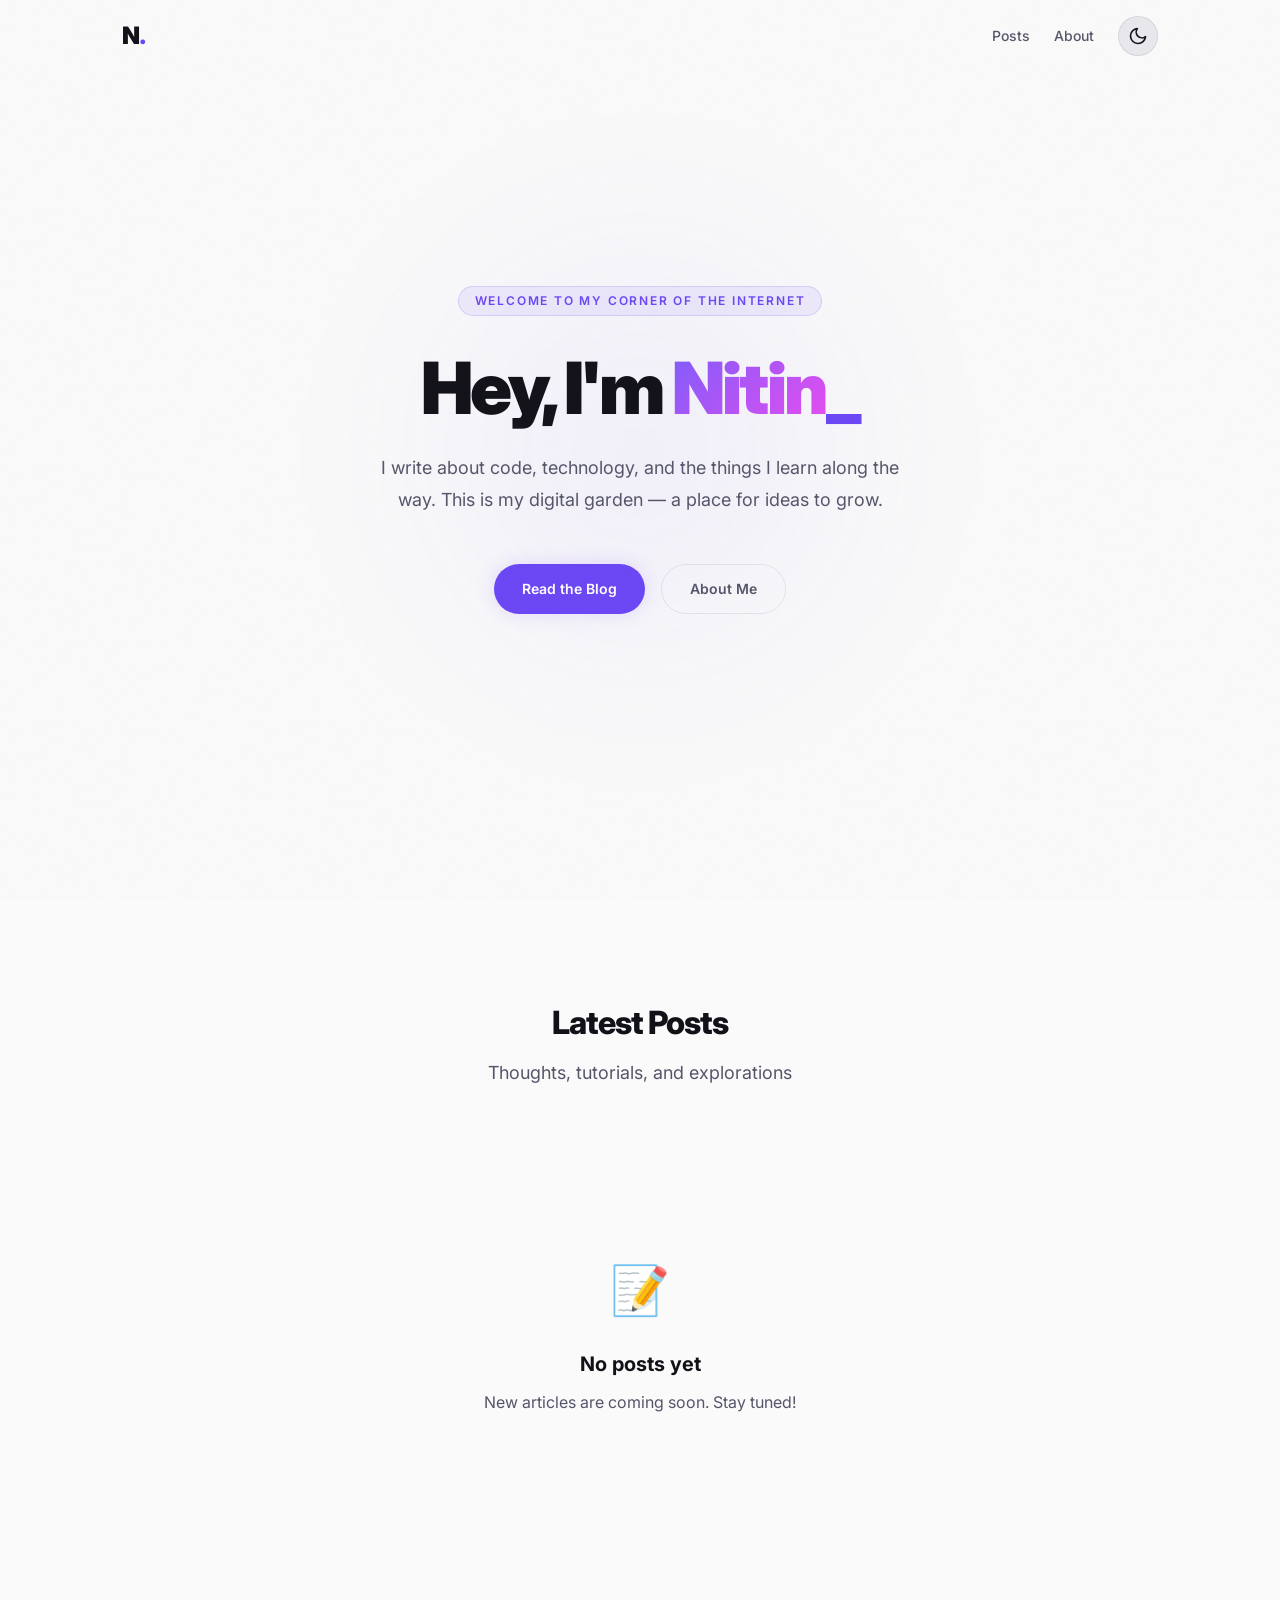
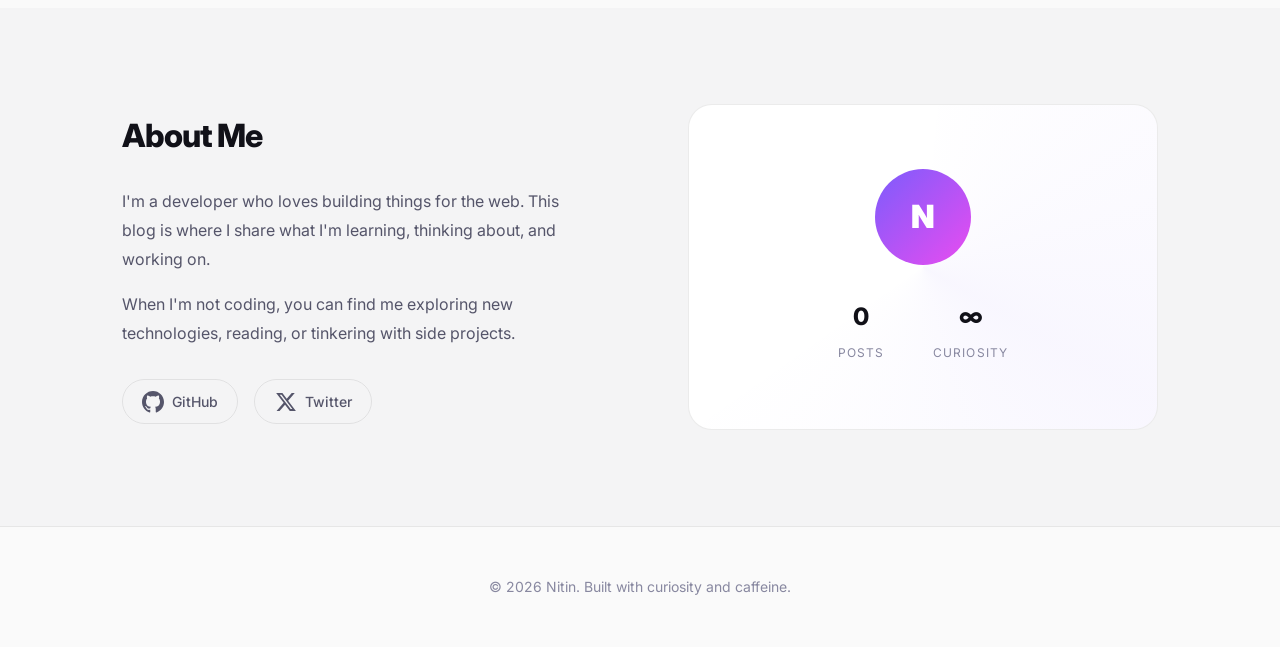
==== index.html @ 1dcf96c3 "Initial commit: personal blog for GitHub Pages" ====
<!DOCTYPE html>
<html lang="en">
<head>
  <meta charset="UTF-8">
  <meta name="viewport" content="width=device-width, initial-scale=1.0">
  <title>Nitin's Blog</title>
  <meta name="description" content="Nitin's personal blog — thoughts on code, technology, and life.">
  <link rel="preconnect" href="https://fonts.googleapis.com">
  <link rel="preconnect" href="https://fonts.gstatic.com" crossorigin>
  <link href="https://fonts.googleapis.com/css2?family=Inter:wght@400;500;600;700;800;900&family=JetBrains+Mono:wght@400;500&display=swap" rel="stylesheet">
  <link rel="stylesheet" href="assets/css/style.css">
</head>
<body>
  <!-- Animated grain overlay -->
  <div class="grain" aria-hidden="true"></div>

  <!-- Navigation -->
  <nav class="nav" id="nav">
    <div class="nav-inner">
      <a href="/" class="nav-logo">N<span class="accent">.</span></a>
      <div class="nav-links">
        <a href="#posts" class="nav-link">Posts</a>
        <a href="#about" class="nav-link">About</a>
        <button class="theme-toggle" id="theme-toggle" aria-label="Toggle dark mode">
          <svg class="icon-sun" xmlns="http://www.w3.org/2000/svg" width="20" height="20" viewBox="0 0 24 24" fill="none" stroke="currentColor" stroke-width="2" stroke-linecap="round" stroke-linejoin="round"><circle cx="12" cy="12" r="5"/><line x1="12" y1="1" x2="12" y2="3"/><line x1="12" y1="21" x2="12" y2="23"/><line x1="4.22" y1="4.22" x2="5.64" y2="5.64"/><line x1="18.36" y1="18.36" x2="19.78" y2="19.78"/><line x1="1" y1="12" x2="3" y2="12"/><line x1="21" y1="12" x2="23" y2="12"/><line x1="4.22" y1="19.78" x2="5.64" y2="18.36"/><line x1="18.36" y1="5.64" x2="19.78" y2="4.22"/></svg>
          <svg class="icon-moon" xmlns="http://www.w3.org/2000/svg" width="20" height="20" viewBox="0 0 24 24" fill="none" stroke="currentColor" stroke-width="2" stroke-linecap="round" stroke-linejoin="round"><path d="M21 12.79A9 9 0 1 1 11.21 3 7 7 0 0 0 21 12.79z"/></svg>
        </button>
      </div>
    </div>
  </nav>

  <!-- Hero Section -->
  <header class="hero">
    <div class="hero-inner">
      <div class="hero-badge">Welcome to my corner of the internet</div>
      <h1 class="hero-title">
        Hey, I'm <span class="gradient-text">Nitin</span><span class="cursor">_</span>
      </h1>
      <p class="hero-subtitle">
        I write about code, technology, and the things I learn along the way. 
        This is my digital garden — a place for ideas to grow.
      </p>
      <div class="hero-cta">
        <a href="#posts" class="btn btn-primary">Read the Blog</a>
        <a href="#about" class="btn btn-ghost">About Me</a>
      </div>
    </div>
    <div class="hero-glow" aria-hidden="true"></div>
  </header>

  <!-- Posts Section -->
  <main>
    <section class="section" id="posts">
      <div class="container">
        <div class="section-header">
          <h2 class="section-title">Latest Posts</h2>
          <p class="section-subtitle">Thoughts, tutorials, and explorations</p>
        </div>
        <div class="posts-grid" id="posts-grid">
          <!-- Posts loaded dynamically from JS -->
          <div class="empty-state" id="empty-state">
            <div class="empty-icon">📝</div>
            <h3>No posts yet</h3>
            <p>New articles are coming soon. Stay tuned!</p>
          </div>
        </div>
      </div>
    </section>

    <!-- About Section -->
    <section class="section section-alt" id="about">
      <div class="container">
        <div class="about-grid">
          <div class="about-content">
            <h2 class="section-title">About Me</h2>
            <p>
              I'm a developer who loves building things for the web. 
              This blog is where I share what I'm learning, thinking about, 
              and working on.
            </p>
            <p>
              When I'm not coding, you can find me exploring new technologies, 
              reading, or tinkering with side projects.
            </p>
            <div class="about-links">
              <a href="https://github.com/nitin" class="social-link" target="_blank" rel="noopener noreferrer">
                <svg xmlns="http://www.w3.org/2000/svg" width="22" height="22" viewBox="0 0 24 24" fill="currentColor"><path d="M12 0c-6.626 0-12 5.373-12 12 0 5.302 3.438 9.8 8.207 11.387.599.111.793-.261.793-.577v-2.234c-3.338.726-4.033-1.416-4.033-1.416-.546-1.387-1.333-1.756-1.333-1.756-1.089-.745.083-.729.083-.729 1.205.084 1.839 1.237 1.839 1.237 1.07 1.834 2.807 1.304 3.492.997.107-.775.418-1.305.762-1.604-2.665-.305-5.467-1.334-5.467-5.931 0-1.311.469-2.381 1.236-3.221-.124-.303-.535-1.524.117-3.176 0 0 1.008-.322 3.301 1.23.957-.266 1.983-.399 3.003-.404 1.02.005 2.047.138 3.006.404 2.291-1.552 3.297-1.23 3.297-1.23.653 1.653.242 2.874.118 3.176.77.84 1.235 1.911 1.235 3.221 0 4.609-2.807 5.624-5.479 5.921.43.372.823 1.102.823 2.222v3.293c0 .319.192.694.801.576 4.765-1.589 8.199-6.086 8.199-11.386 0-6.627-5.373-12-12-12z"/></svg>
                GitHub
              </a>
              <a href="https://twitter.com/nitin" class="social-link" target="_blank" rel="noopener noreferrer">
                <svg xmlns="http://www.w3.org/2000/svg" width="22" height="22" viewBox="0 0 24 24" fill="currentColor"><path d="M18.244 2.25h3.308l-7.227 8.26 8.502 11.24H16.17l-5.214-6.817L4.99 21.75H1.68l7.73-8.835L1.254 2.25H8.08l4.713 6.231zm-1.161 17.52h1.833L7.084 4.126H5.117z"/></svg>
                Twitter
              </a>
            </div>
          </div>
          <div class="about-visual">
            <div class="about-card">
              <div class="about-card-glow"></div>
              <div class="about-avatar">N</div>
              <div class="about-stats">
                <div class="stat">
                  <span class="stat-value" id="post-count">0</span>
                  <span class="stat-label">Posts</span>
                </div>
                <div class="stat">
                  <span class="stat-value">∞</span>
                  <span class="stat-label">Curiosity</span>
                </div>
              </div>
            </div>
          </div>
        </div>
      </div>
    </section>
  </main>

  <!-- Footer -->
  <footer class="footer">
    <div class="container">
      <p>&copy; <span id="year"></span> Nitin. Built with curiosity and caffeine.</p>
    </div>
  </footer>

  <script src="assets/js/main.js"></script>
</body>
</html>
---- assets/css/style.css ----
/* ============================================
   DESIGN TOKENS
   ============================================ */
:root {
  /* Colors — Dark (default) */
  --bg-primary: #0a0a0b;
  --bg-secondary: #111113;
  --bg-tertiary: #1a1a1e;
  --bg-card: #15151a;
  --bg-card-hover: #1c1c22;

  --text-primary: #f0f0f3;
  --text-secondary: #a0a0b0;
  --text-tertiary: #65657a;

  --accent: #7c5cfc;
  --accent-hover: #9078ff;
  --accent-subtle: rgba(124, 92, 252, 0.12);
  --accent-glow: rgba(124, 92, 252, 0.3);

  --gradient-1: #7c5cfc;
  --gradient-2: #e94cf0;
  --gradient-3: #fc5c7d;

  --border: rgba(255, 255, 255, 0.06);
  --border-hover: rgba(255, 255, 255, 0.12);

  --shadow-sm: 0 1px 2px rgba(0,0,0,0.3);
  --shadow-md: 0 4px 16px rgba(0,0,0,0.4);
  --shadow-lg: 0 12px 48px rgba(0,0,0,0.5);
  --shadow-glow: 0 0 60px rgba(124, 92, 252, 0.15);

  /* Spacing */
  --space-xs: 0.25rem;
  --space-sm: 0.5rem;
  --space-md: 1rem;
  --space-lg: 1.5rem;
  --space-xl: 2rem;
  --space-2xl: 3rem;
  --space-3xl: 4rem;
  --space-4xl: 6rem;

  /* Typography */
  --font-sans: 'Inter', -apple-system, BlinkMacSystemFont, 'Segoe UI', sans-serif;
  --font-mono: 'JetBrains Mono', 'Fira Code', monospace;

  --text-xs: 0.75rem;
  --text-sm: 0.875rem;
  --text-base: 1rem;
  --text-lg: 1.125rem;
  --text-xl: 1.25rem;
  --text-2xl: 1.5rem;
  --text-3xl: 2rem;
  --text-4xl: 2.5rem;
  --text-5xl: 3.5rem;
  --text-6xl: 4.5rem;

  /* Radius */
  --radius-sm: 6px;
  --radius-md: 10px;
  --radius-lg: 16px;
  --radius-xl: 24px;
  --radius-full: 9999px;

  /* Transitions */
  --ease-out: cubic-bezier(0.16, 1, 0.3, 1);
  --ease-spring: cubic-bezier(0.34, 1.56, 0.64, 1);
  --duration-fast: 150ms;
  --duration-normal: 300ms;
  --duration-slow: 500ms;
}

/* Light Theme */
[data-theme="light"] {
  --bg-primary: #fafafa;
  --bg-secondary: #f4f4f5;
  --bg-tertiary: #e8e8ed;
  --bg-card: #ffffff;
  --bg-card-hover: #f8f8fa;

  --text-primary: #111118;
  --text-secondary: #55556a;
  --text-tertiary: #8888a0;

  --accent: #6b46f5;
  --accent-hover: #5a35e0;
  --accent-subtle: rgba(107, 70, 245, 0.08);
  --accent-glow: rgba(107, 70, 245, 0.15);

  --border: rgba(0, 0, 0, 0.08);
  --border-hover: rgba(0, 0, 0, 0.15);

  --shadow-sm: 0 1px 2px rgba(0,0,0,0.06);
  --shadow-md: 0 4px 16px rgba(0,0,0,0.08);
  --shadow-lg: 0 12px 48px rgba(0,0,0,0.12);
  --shadow-glow: 0 0 60px rgba(107, 70, 245, 0.08);
}

/* ============================================
   RESET & BASE
   ============================================ */
*, *::before, *::after {
  margin: 0;
  padding: 0;
  box-sizing: border-box;
}

html {
  scroll-behavior: smooth;
  scroll-padding-top: 80px;
  -webkit-font-smoothing: antialiased;
  -moz-osx-font-smoothing: grayscale;
}

body {
  font-family: var(--font-sans);
  font-size: var(--text-base);
  line-height: 1.7;
  color: var(--text-primary);
  background: var(--bg-primary);
  overflow-x: hidden;
  transition: background var(--duration-normal) var(--ease-out),
              color var(--duration-normal) var(--ease-out);
}

a {
  color: inherit;
  text-decoration: none;
}

img {
  max-width: 100%;
  display: block;
}

button {
  border: none;
  background: none;
  cursor: pointer;
  font: inherit;
  color: inherit;
}

::selection {
  background: var(--accent);
  color: white;
}

/* ============================================
   FILM GRAIN OVERLAY
   ============================================ */
.grain {
  position: fixed;
  inset: 0;
  z-index: 9999;
  pointer-events: none;
  opacity: 0.03;
  background-image: url("data:image/svg+xml,%3Csvg viewBox='0 0 256 256' xmlns='http://www.w3.org/2000/svg'%3E%3Cfilter id='noise'%3E%3CfeTurbulence type='fractalNoise' baseFrequency='0.9' numOctaves='4' stitchTiles='stitch'/%3E%3C/filter%3E%3Crect width='100%25' height='100%25' filter='url(%23noise)'/%3E%3C/svg%3E");
  background-repeat: repeat;
  background-size: 256px 256px;
}

/* ============================================
   CONTAINER
   ============================================ */
.container {
  max-width: 1100px;
  margin: 0 auto;
  padding: 0 var(--space-xl);
}

/* ============================================
   NAVIGATION
   ============================================ */
.nav {
  position: fixed;
  top: 0;
  left: 0;
  right: 0;
  z-index: 100;
  padding: var(--space-md) 0;
  transition: all var(--duration-normal) var(--ease-out);
}

.nav.scrolled {
  background: rgba(10, 10, 11, 0.8);
  backdrop-filter: blur(20px) saturate(1.5);
  -webkit-backdrop-filter: blur(20px) saturate(1.5);
  border-bottom: 1px solid var(--border);
}

[data-theme="light"] .nav.scrolled {
  background: rgba(250, 250, 250, 0.8);
}

.nav-inner {
  max-width: 1100px;
  margin: 0 auto;
  padding: 0 var(--space-xl);
  display: flex;
  align-items: center;
  justify-content: space-between;
}

.nav-logo {
  font-size: var(--text-2xl);
  font-weight: 900;
  letter-spacing: -0.03em;
  transition: transform var(--duration-fast) var(--ease-spring);
}

.nav-logo:hover {
  transform: scale(1.05);
}

.nav-logo .accent {
  color: var(--accent);
}

.nav-links {
  display: flex;
  align-items: center;
  gap: var(--space-lg);
}

.nav-link {
  font-size: var(--text-sm);
  font-weight: 500;
  color: var(--text-secondary);
  transition: color var(--duration-fast) var(--ease-out);
  position: relative;
}

.nav-link::after {
  content: '';
  position: absolute;
  bottom: -4px;
  left: 0;
  width: 0;
  height: 2px;
  background: var(--accent);
  border-radius: var(--radius-full);
  transition: width var(--duration-normal) var(--ease-out);
}

.nav-link:hover {
  color: var(--text-primary);
}

.nav-link:hover::after {
  width: 100%;
}

.theme-toggle {
  width: 40px;
  height: 40px;
  border-radius: var(--radius-full);
  display: grid;
  place-items: center;
  background: var(--bg-tertiary);
  border: 1px solid var(--border);
  transition: all var(--duration-fast) var(--ease-out);
}

.theme-toggle:hover {
  background: var(--bg-card-hover);
  border-color: var(--border-hover);
  transform: rotate(15deg);
}

.icon-moon { display: none; }
[data-theme="light"] .icon-sun { display: none; }
[data-theme="light"] .icon-moon { display: block; }

/* ============================================
   HERO
   ============================================ */
.hero {
  min-height: 100vh;
  display: flex;
  align-items: center;
  justify-content: center;
  position: relative;
  overflow: hidden;
  padding: var(--space-4xl) var(--space-xl);
}

.hero-inner {
  text-align: center;
  max-width: 800px;
  position: relative;
  z-index: 1;
}

.hero-badge {
  display: inline-block;
  font-size: var(--text-xs);
  font-weight: 600;
  text-transform: uppercase;
  letter-spacing: 0.15em;
  color: var(--accent);
  background: var(--accent-subtle);
  padding: var(--space-xs) var(--space-md);
  border-radius: var(--radius-full);
  border: 1px solid rgba(124, 92, 252, 0.2);
  margin-bottom: var(--space-xl);
  animation: fadeInUp 0.8s var(--ease-out) forwards;
  opacity: 0;
}

.hero-title {
  font-size: clamp(var(--text-4xl), 8vw, var(--text-6xl));
  font-weight: 900;
  letter-spacing: -0.04em;
  line-height: 1.1;
  margin-bottom: var(--space-lg);
  animation: fadeInUp 0.8s var(--ease-out) 0.1s forwards;
  opacity: 0;
}

.gradient-text {
  background: linear-gradient(135deg, var(--gradient-1) 0%, var(--gradient-2) 50%, var(--gradient-3) 100%);
  background-size: 200% 200%;
  -webkit-background-clip: text;
  background-clip: text;
  -webkit-text-fill-color: transparent;
  animation: gradientShift 5s ease infinite;
}

.cursor {
  display: inline-block;
  color: var(--accent);
  -webkit-text-fill-color: var(--accent);
  animation: blink 1s step-end infinite;
}

.hero-subtitle {
  font-size: var(--text-lg);
  color: var(--text-secondary);
  max-width: 560px;
  margin: 0 auto var(--space-2xl);
  line-height: 1.8;
  animation: fadeInUp 0.8s var(--ease-out) 0.2s forwards;
  opacity: 0;
}

.hero-cta {
  display: flex;
  gap: var(--space-md);
  justify-content: center;
  flex-wrap: wrap;
  animation: fadeInUp 0.8s var(--ease-out) 0.3s forwards;
  opacity: 0;
}

.hero-glow {
  position: absolute;
  top: 50%;
  left: 50%;
  transform: translate(-50%, -50%);
  width: 600px;
  height: 600px;
  background: radial-gradient(circle, var(--accent-glow) 0%, transparent 70%);
  filter: blur(80px);
  opacity: 0.5;
  pointer-events: none;
}

/* ============================================
   BUTTONS
   ============================================ */
.btn {
  display: inline-flex;
  align-items: center;
  gap: var(--space-sm);
  padding: 0.75rem 1.75rem;
  font-size: var(--text-sm);
  font-weight: 600;
  border-radius: var(--radius-full);
  transition: all var(--duration-normal) var(--ease-out);
  position: relative;
  overflow: hidden;
}

.btn-primary {
  background: var(--accent);
  color: white;
  box-shadow: 0 0 20px var(--accent-glow);
}

.btn-primary:hover {
  background: var(--accent-hover);
  transform: translateY(-2px);
  box-shadow: 0 0 30px var(--accent-glow), var(--shadow-md);
}

.btn-ghost {
  border: 1px solid var(--border);
  color: var(--text-secondary);
  background: transparent;
}

.btn-ghost:hover {
  border-color: var(--border-hover);
  color: var(--text-primary);
  background: var(--bg-tertiary);
  transform: translateY(-2px);
}

/* ============================================
   SECTIONS
   ============================================ */
.section {
  padding: var(--space-4xl) 0;
}

.section-alt {
  background: var(--bg-secondary);
}

.section-header {
  text-align: center;
  margin-bottom: var(--space-3xl);
}

.section-title {
  font-size: var(--text-3xl);
  font-weight: 800;
  letter-spacing: -0.03em;
  margin-bottom: var(--space-sm);
}

.section-subtitle {
  color: var(--text-secondary);
  font-size: var(--text-lg);
}

/* ============================================
   POSTS GRID
   ============================================ */
.posts-grid {
  display: grid;
  grid-template-columns: repeat(auto-fill, minmax(320px, 1fr));
  gap: var(--space-xl);
}

.post-card {
  background: var(--bg-card);
  border: 1px solid var(--border);
  border-radius: var(--radius-lg);
  padding: var(--space-xl);
  transition: all var(--duration-normal) var(--ease-out);
  position: relative;
  overflow: hidden;
  text-decoration: none;
  display: block;
}

.post-card::before {
  content: '';
  position: absolute;
  top: 0;
  left: 0;
  right: 0;
  height: 3px;
  background: linear-gradient(90deg, var(--gradient-1), var(--gradient-2), var(--gradient-3));
  opacity: 0;
  transition: opacity var(--duration-normal) var(--ease-out);
}

.post-card:hover {
  transform: translateY(-4px);
  border-color: var(--border-hover);
  box-shadow: var(--shadow-lg), var(--shadow-glow);
  background: var(--bg-card-hover);
}

.post-card:hover::before {
  opacity: 1;
}

.post-tag {
  display: inline-block;
  font-size: var(--text-xs);
  font-weight: 600;
  text-transform: uppercase;
  letter-spacing: 0.1em;
  color: var(--accent);
  background: var(--accent-subtle);
  padding: 2px 10px;
  border-radius: var(--radius-full);
  margin-bottom: var(--space-md);
}

.post-title {
  font-size: var(--text-xl);
  font-weight: 700;
  letter-spacing: -0.02em;
  margin-bottom: var(--space-sm);
  line-height: 1.3;
}

.post-excerpt {
  color: var(--text-secondary);
  font-size: var(--text-sm);
  line-height: 1.7;
  margin-bottom: var(--space-lg);
  display: -webkit-box;
  -webkit-line-clamp: 3;
  -webkit-box-orient: vertical;
  overflow: hidden;
}

.post-meta {
  display: flex;
  align-items: center;
  gap: var(--space-md);
  font-size: var(--text-xs);
  color: var(--text-tertiary);
}

.post-meta-divider {
  width: 3px;
  height: 3px;
  border-radius: 50%;
  background: var(--text-tertiary);
}

/* Empty State */
.empty-state {
  grid-column: 1 / -1;
  text-align: center;
  padding: var(--space-4xl) var(--space-xl);
}

.empty-icon {
  font-size: 3rem;
  margin-bottom: var(--space-md);
}

.empty-state h3 {
  font-size: var(--text-xl);
  font-weight: 700;
  margin-bottom: var(--space-sm);
}

.empty-state p {
  color: var(--text-secondary);
}

/* ============================================
   ABOUT SECTION
   ============================================ */
.about-grid {
  display: grid;
  grid-template-columns: 1fr 1fr;
  gap: var(--space-4xl);
  align-items: center;
}

.about-content p {
  color: var(--text-secondary);
  margin-bottom: var(--space-md);
  line-height: 1.8;
}

.about-content .section-title {
  text-align: left;
  margin-bottom: var(--space-lg);
}

.about-links {
  display: flex;
  gap: var(--space-md);
  margin-top: var(--space-xl);
}

.social-link {
  display: inline-flex;
  align-items: center;
  gap: var(--space-sm);
  font-size: var(--text-sm);
  font-weight: 500;
  color: var(--text-secondary);
  padding: 0.6rem 1.2rem;
  border: 1px solid var(--border);
  border-radius: var(--radius-full);
  transition: all var(--duration-normal) var(--ease-out);
}

.social-link:hover {
  color: var(--text-primary);
  border-color: var(--border-hover);
  background: var(--bg-tertiary);
  transform: translateY(-2px);
}

.about-card {
  position: relative;
  background: var(--bg-card);
  border: 1px solid var(--border);
  border-radius: var(--radius-xl);
  padding: var(--space-3xl);
  text-align: center;
  overflow: hidden;
}

.about-card-glow {
  position: absolute;
  top: -50%;
  left: -50%;
  width: 200%;
  height: 200%;
  background: conic-gradient(from 0deg, transparent, var(--accent-glow), transparent, transparent);
  animation: spin 8s linear infinite;
  opacity: 0.3;
}

.about-avatar {
  width: 96px;
  height: 96px;
  border-radius: var(--radius-full);
  background: linear-gradient(135deg, var(--gradient-1), var(--gradient-2));
  display: grid;
  place-items: center;
  font-size: var(--text-3xl);
  font-weight: 900;
  color: white;
  margin: 0 auto var(--space-xl);
  position: relative;
  z-index: 1;
}

.about-stats {
  display: flex;
  gap: var(--space-2xl);
  justify-content: center;
  position: relative;
  z-index: 1;
}

.stat {
  text-align: center;
}

.stat-value {
  display: block;
  font-size: var(--text-2xl);
  font-weight: 800;
  letter-spacing: -0.02em;
}

.stat-label {
  font-size: var(--text-xs);
  color: var(--text-tertiary);
  text-transform: uppercase;
  letter-spacing: 0.1em;
}

/* ============================================
   FOOTER
   ============================================ */
.footer {
  padding: var(--space-2xl) 0;
  text-align: center;
  font-size: var(--text-sm);
  color: var(--text-tertiary);
  border-top: 1px solid var(--border);
}

/* ============================================
   ANIMATIONS
   ============================================ */
@keyframes fadeInUp {
  from {
    opacity: 0;
    transform: translateY(20px);
  }
  to {
    opacity: 1;
    transform: translateY(0);
  }
}

@keyframes gradientShift {
  0%, 100% { background-position: 0% 50%; }
  50% { background-position: 100% 50%; }
}

@keyframes blink {
  0%, 100% { opacity: 1; }
  50% { opacity: 0; }
}

@keyframes spin {
  to { transform: rotate(360deg); }
}

/* Scroll reveal */
.reveal {
  opacity: 0;
  transform: translateY(30px);
  transition: opacity var(--duration-slow) var(--ease-out),
              transform var(--duration-slow) var(--ease-out);
}

.reveal.visible {
  opacity: 1;
  transform: translateY(0);
}

/* ============================================
   RESPONSIVE
   ============================================ */
@media (max-width: 768px) {
  .hero-title {
    font-size: clamp(var(--text-3xl), 10vw, var(--text-5xl));
  }

  .about-grid {
    grid-template-columns: 1fr;
    gap: var(--space-2xl);
  }

  .about-content .section-title {
    text-align: center;
  }

  .about-content {
    text-align: center;
  }

  .about-links {
    justify-content: center;
  }

  .posts-grid {
    grid-template-columns: 1fr;
  }

  .nav-inner {
    padding: 0 var(--space-md);
  }

  .container {
    padding: 0 var(--space-md);
  }
}

@media (max-width: 480px) {
  .hero-cta {
    flex-direction: column;
    align-items: center;
  }

  .btn {
    width: 100%;
    max-width: 260px;
    justify-content: center;
  }
}
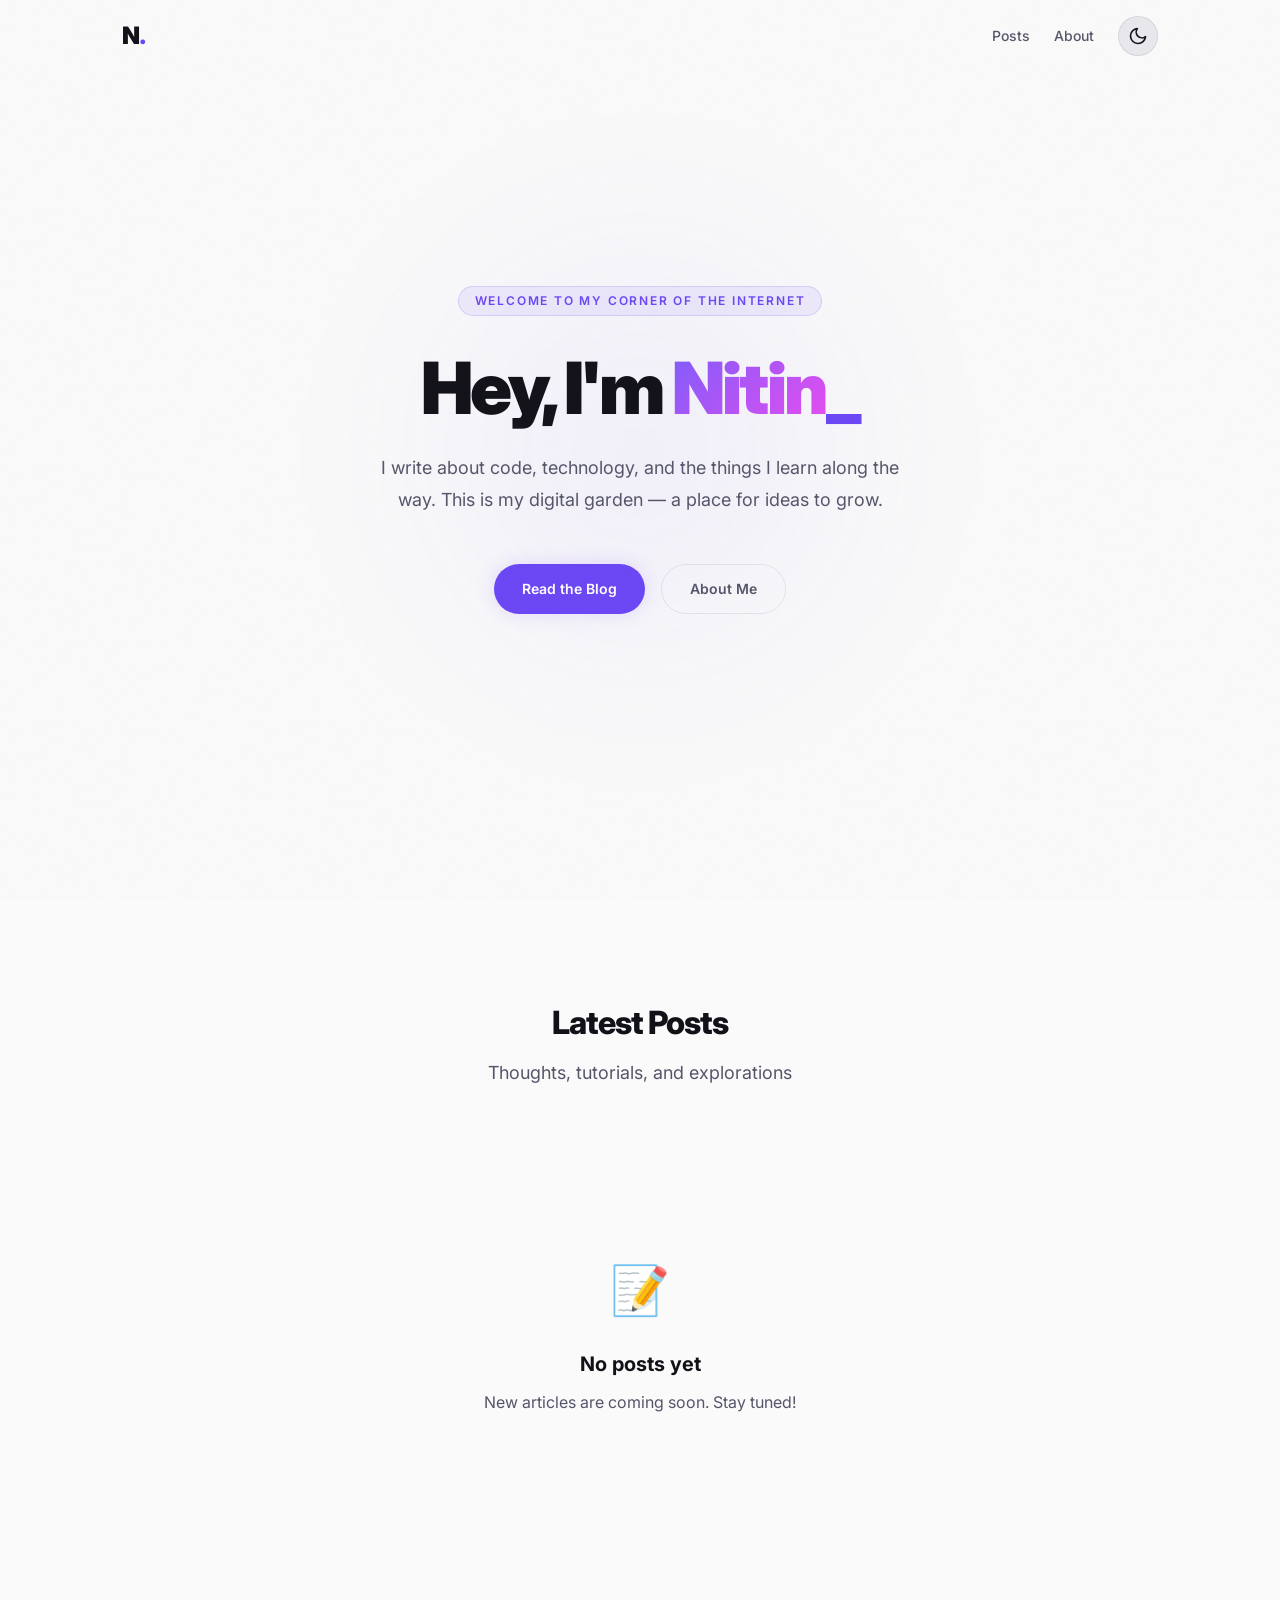
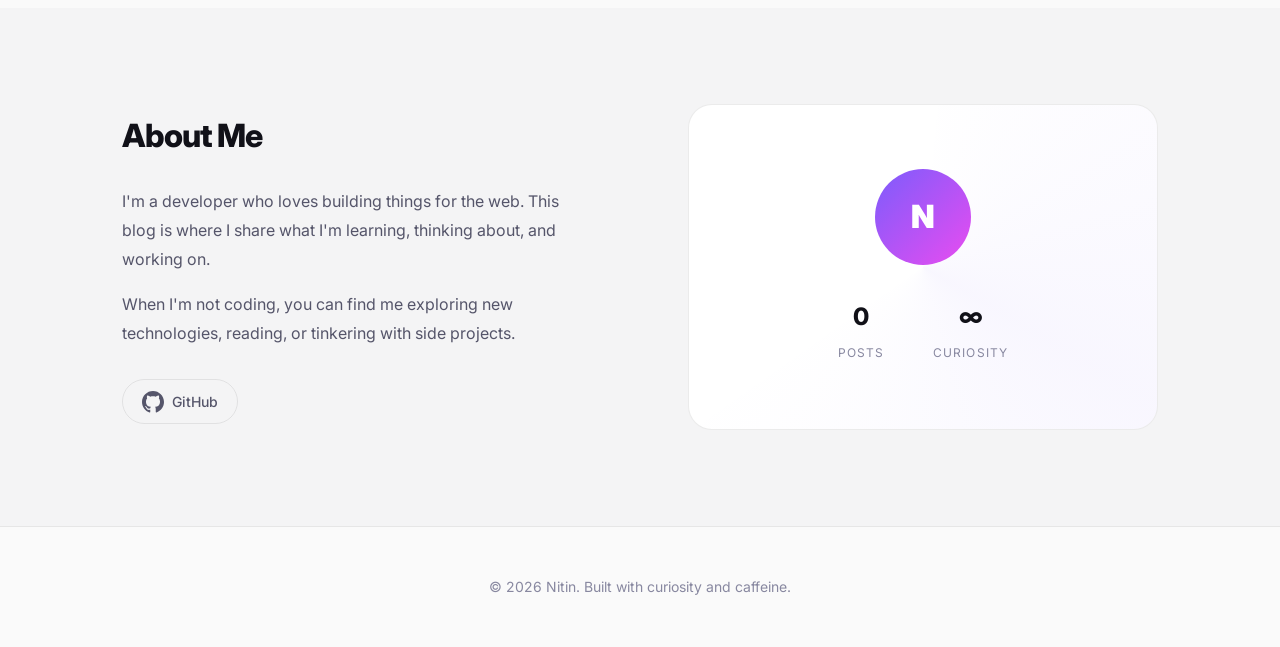
==== commit e0439534: "Clean up published repo references" ====
--- a/index.html
+++ b/index.html
@@ -83,13 +83,9 @@
               reading, or tinkering with side projects.
             </p>
             <div class="about-links">
-              <a href="https://github.com/nitin" class="social-link" target="_blank" rel="noopener noreferrer">
+                <a href="https://github.com/nitingururajk" class="social-link" target="_blank" rel="noopener noreferrer">
                 <svg xmlns="http://www.w3.org/2000/svg" width="22" height="22" viewBox="0 0 24 24" fill="currentColor"><path d="M12 0c-6.626 0-12 5.373-12 12 0 5.302 3.438 9.8 8.207 11.387.599.111.793-.261.793-.577v-2.234c-3.338.726-4.033-1.416-4.033-1.416-.546-1.387-1.333-1.756-1.333-1.756-1.089-.745.083-.729.083-.729 1.205.084 1.839 1.237 1.839 1.237 1.07 1.834 2.807 1.304 3.492.997.107-.775.418-1.305.762-1.604-2.665-.305-5.467-1.334-5.467-5.931 0-1.311.469-2.381 1.236-3.221-.124-.303-.535-1.524.117-3.176 0 0 1.008-.322 3.301 1.23.957-.266 1.983-.399 3.003-.404 1.02.005 2.047.138 3.006.404 2.291-1.552 3.297-1.23 3.297-1.23.653 1.653.242 2.874.118 3.176.77.84 1.235 1.911 1.235 3.221 0 4.609-2.807 5.624-5.479 5.921.43.372.823 1.102.823 2.222v3.293c0 .319.192.694.801.576 4.765-1.589 8.199-6.086 8.199-11.386 0-6.627-5.373-12-12-12z"/></svg>
                 GitHub
-              </a>
-              <a href="https://twitter.com/nitin" class="social-link" target="_blank" rel="noopener noreferrer">
-                <svg xmlns="http://www.w3.org/2000/svg" width="22" height="22" viewBox="0 0 24 24" fill="currentColor"><path d="M18.244 2.25h3.308l-7.227 8.26 8.502 11.24H16.17l-5.214-6.817L4.99 21.75H1.68l7.73-8.835L1.254 2.25H8.08l4.713 6.231zm-1.161 17.52h1.833L7.084 4.126H5.117z"/></svg>
-                Twitter
               </a>
             </div>
           </div>
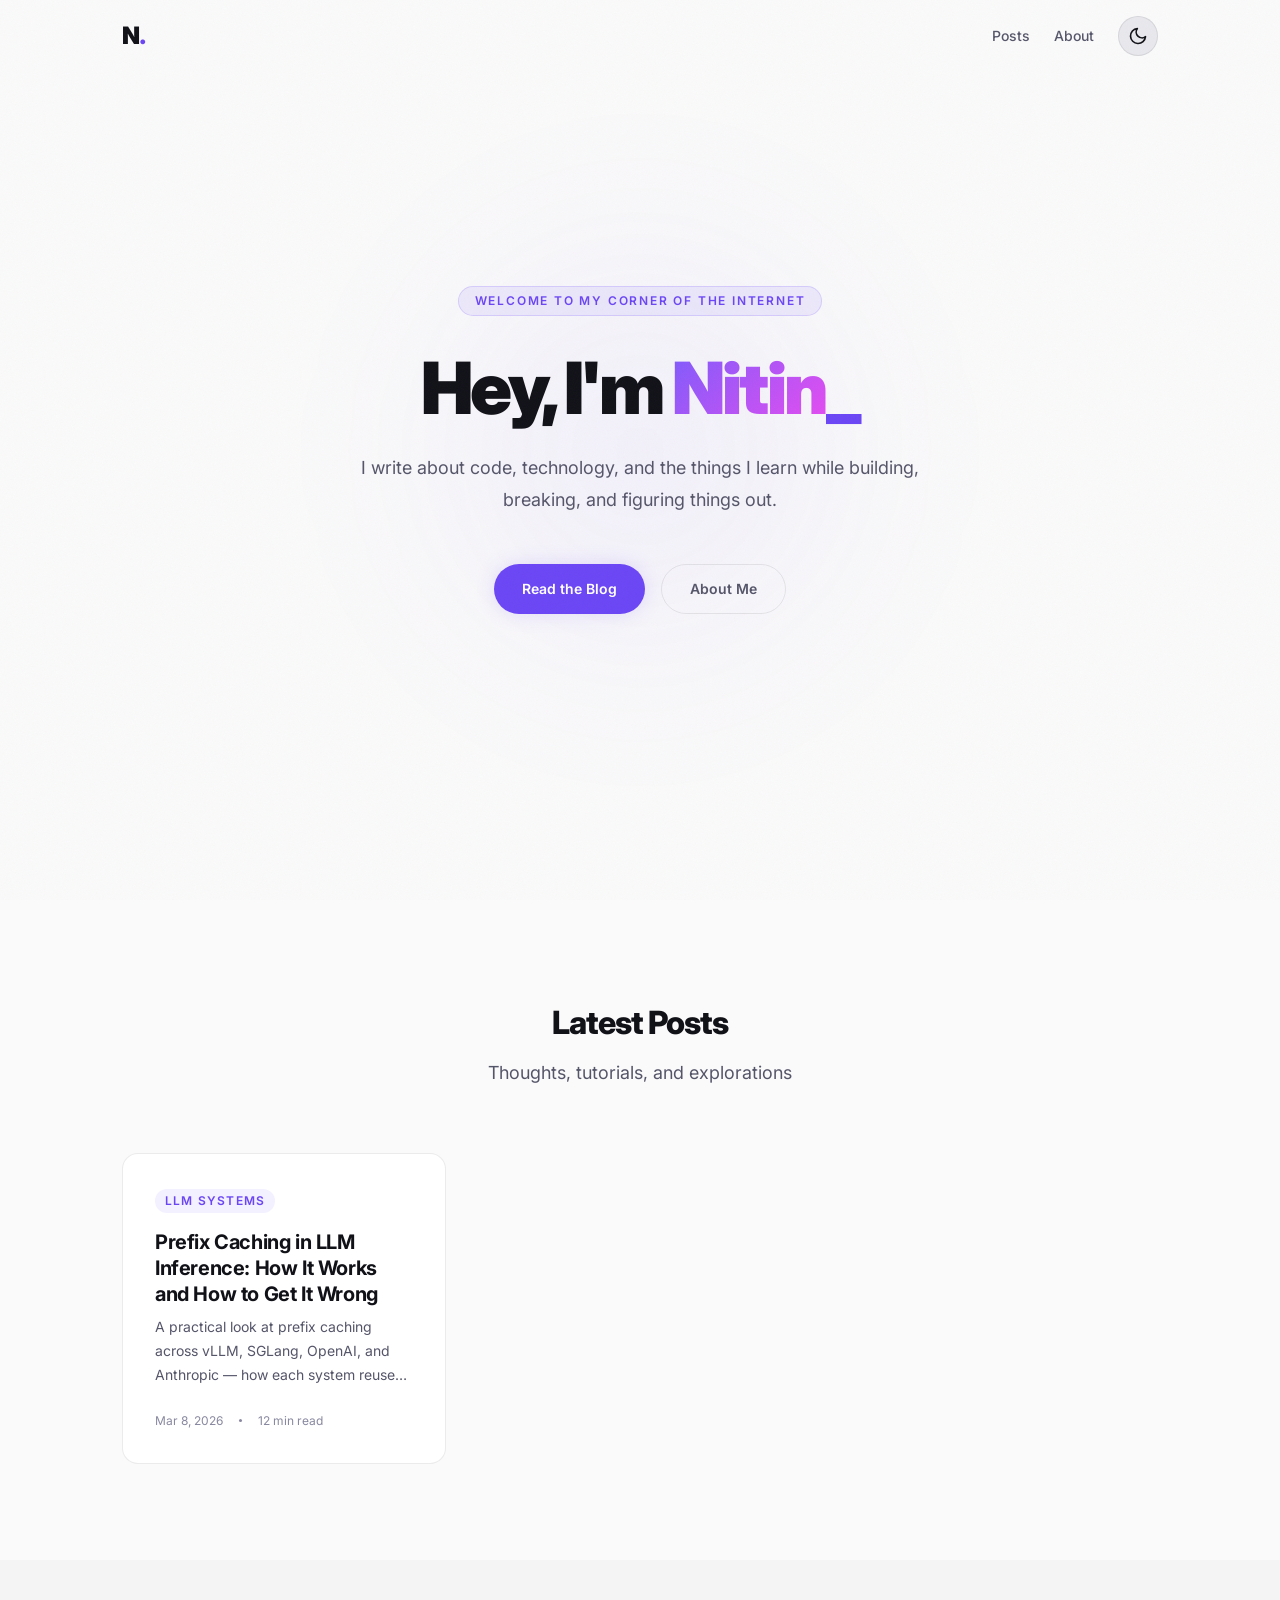
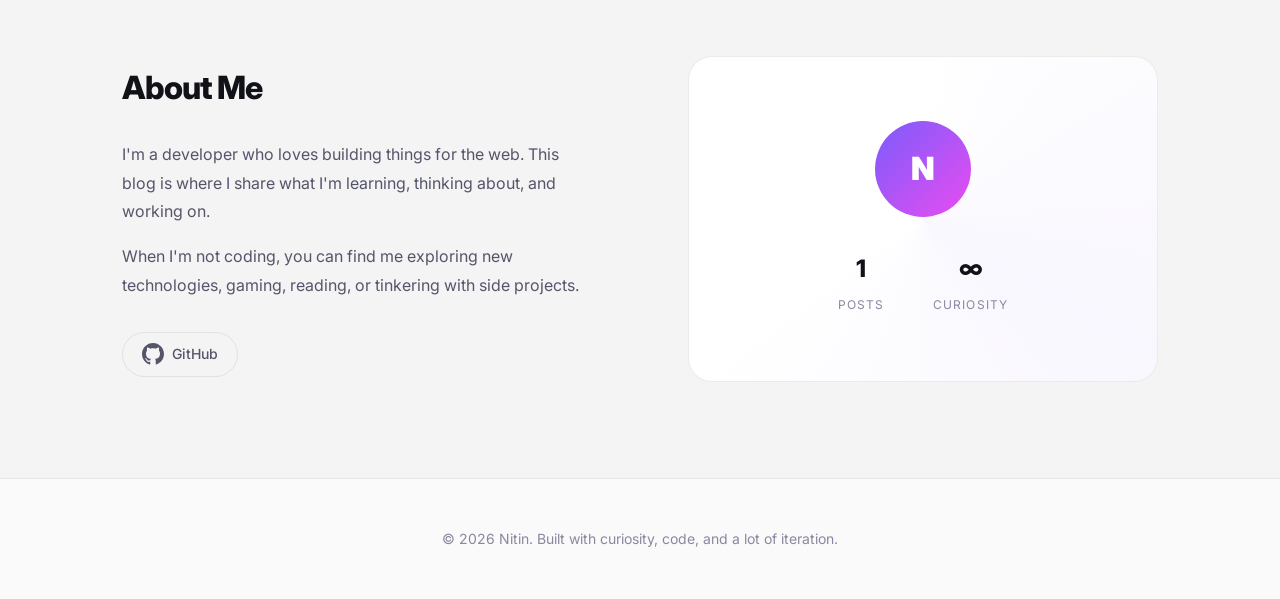
==== commit 01892813: "Publish prefix caching post" ====
--- a/index.html
+++ b/index.html
@@ -17,7 +17,7 @@
   <!-- Navigation -->
   <nav class="nav" id="nav">
     <div class="nav-inner">
-      <a href="/" class="nav-logo">N<span class="accent">.</span></a>
+      <a href="./" class="nav-logo">N<span class="accent">.</span></a>
       <div class="nav-links">
         <a href="#posts" class="nav-link">Posts</a>
         <a href="#about" class="nav-link">About</a>
@@ -37,8 +37,7 @@
         Hey, I'm <span class="gradient-text">Nitin</span><span class="cursor">_</span>
       </h1>
       <p class="hero-subtitle">
-        I write about code, technology, and the things I learn along the way. 
-        This is my digital garden — a place for ideas to grow.
+        I write about code, technology, and the things I learn while building, breaking, and figuring things out.
       </p>
       <div class="hero-cta">
         <a href="#posts" class="btn btn-primary">Read the Blog</a>
@@ -80,7 +79,7 @@
             </p>
             <p>
               When I'm not coding, you can find me exploring new technologies, 
-              reading, or tinkering with side projects.
+              gaming, reading, or tinkering with side projects.
             </p>
             <div class="about-links">
                 <a href="https://github.com/nitingururajk" class="social-link" target="_blank" rel="noopener noreferrer">
@@ -113,7 +112,7 @@
   <!-- Footer -->
   <footer class="footer">
     <div class="container">
-      <p>&copy; <span id="year"></span> Nitin. Built with curiosity and caffeine.</p>
+        <p>&copy; <span id="year"></span> Nitin. Built with curiosity, code, and a lot of iteration.</p>
     </div>
   </footer>
 
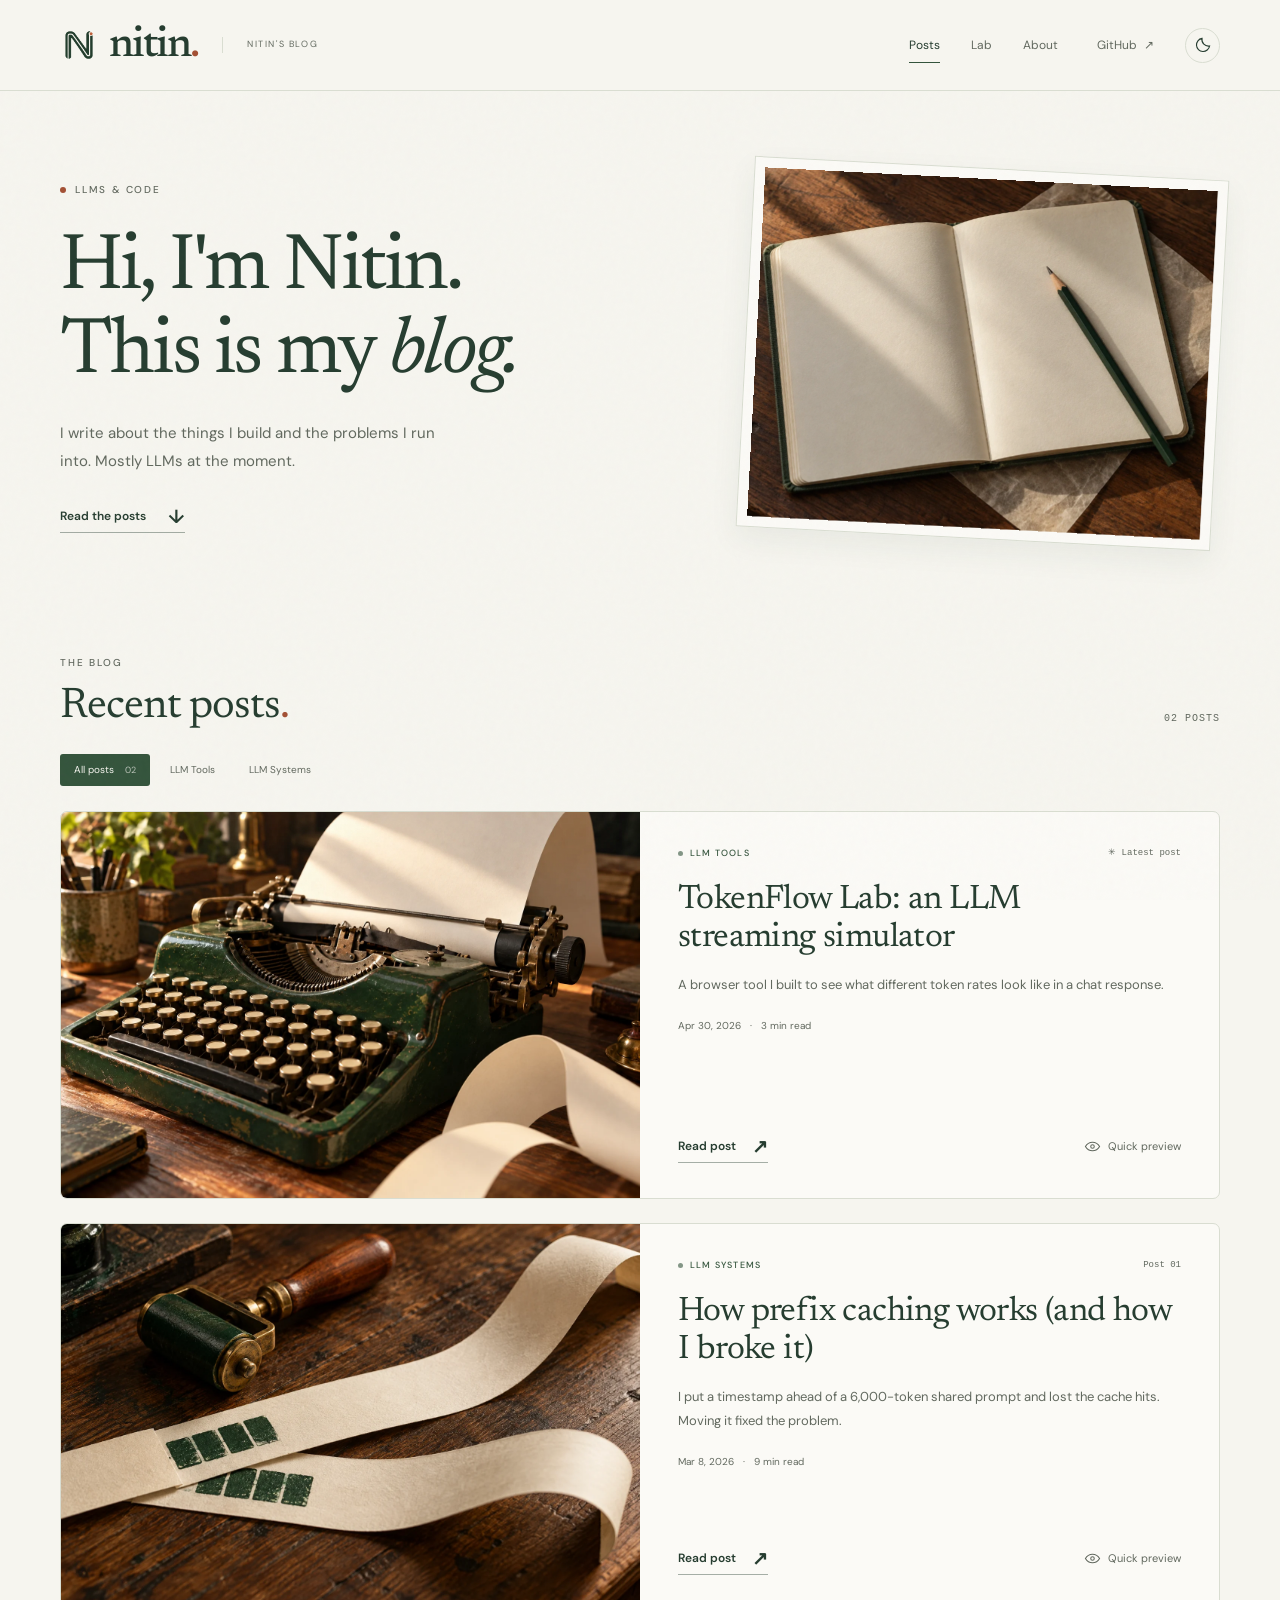
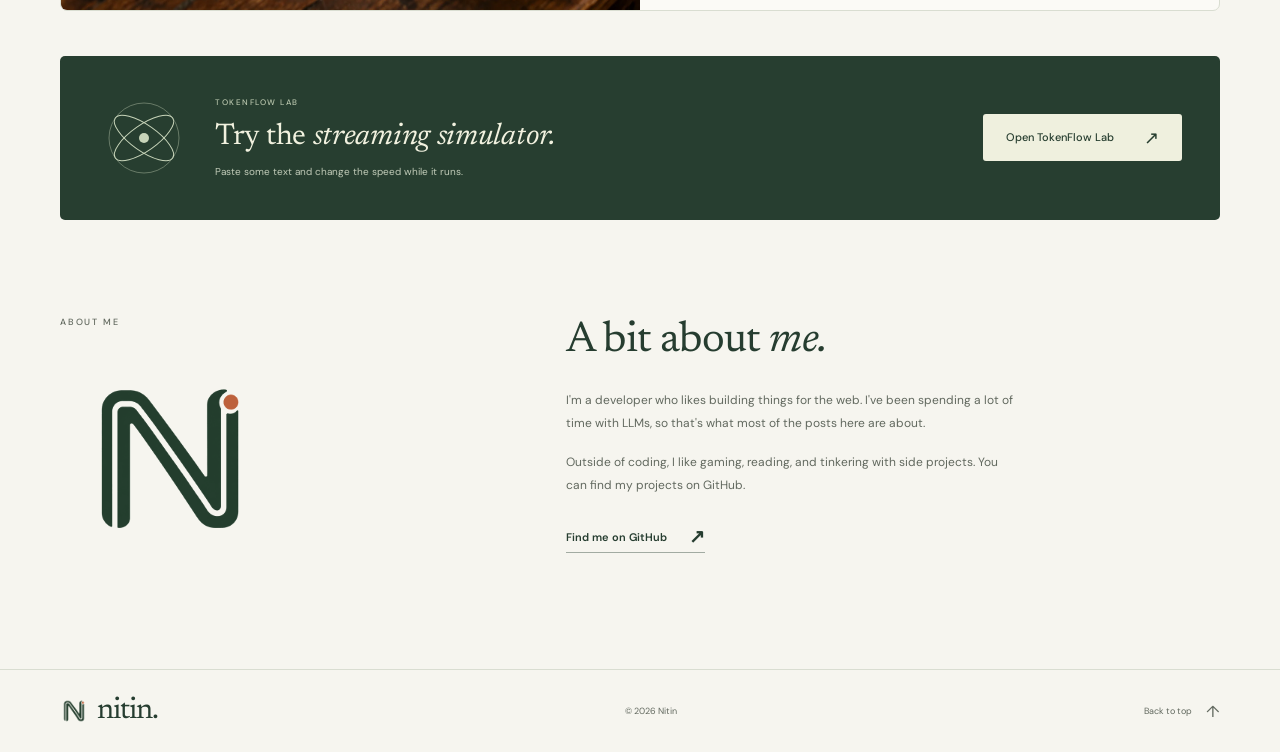
==== commit 4dfe2c76: "Redesign blog with generated artwork, post previews, and system theme" ====
--- a/index.html
+++ b/index.html
@@ -3,119 +3,107 @@
 <head>
   <meta charset="UTF-8">
   <meta name="viewport" content="width=device-width, initial-scale=1.0">
-  <title>Nitin's Blog</title>
-  <meta name="description" content="Nitin's personal blog — thoughts on code, technology, and life.">
-  <link rel="preconnect" href="https://fonts.googleapis.com">
-  <link rel="preconnect" href="https://fonts.gstatic.com" crossorigin>
-  <link href="https://fonts.googleapis.com/css2?family=Inter:wght@400;500;600;700;800;900&family=JetBrains+Mono:wght@400;500&display=swap" rel="stylesheet">
+  <meta name="theme-color" content="#f6f5ef">
+  <title>Nitin's blog — LLMs and code</title>
+  <meta name="description" content="Posts by Nitin about LLM inference, prefix caching, and TokenFlow Lab.">
+  <meta property="og:title" content="Nitin's blog — LLMs and code">
+  <meta property="og:description" content="Posts by Nitin about LLM inference, prefix caching, and TokenFlow Lab.">
+  <meta property="og:type" content="website">
+  <meta property="og:url" content="https://nitingururajk.github.io/">
+
+  <meta property="og:image" content="https://nitingururajk.github.io/assets/images/notebook-desk.webp">
+  <meta property="og:image:type" content="image/webp">
+  <meta property="og:image:width" content="1536">
+  <meta property="og:image:height" content="1024">
+  <meta property="og:image:alt" content="An open notebook and a green pencil on a wooden desk.">
+  <meta name="twitter:card" content="summary_large_image">
+  <link rel="canonical" href="https://nitingururajk.github.io/">
+  <link rel="icon" href="assets/images/identity/nitin-favicon-light.png" type="image/png" sizes="64x64" data-logo-light="assets/images/identity/nitin-favicon-light.png" data-logo-dark="assets/images/identity/nitin-favicon-dark.png">
+  <link rel="preload" href="assets/fonts/newsreader-latin.woff2" as="font" type="font/woff2" crossorigin>
   <link rel="stylesheet" href="assets/css/style.css">
+  <script src="assets/js/theme.js"></script>
 </head>
 <body>
-  <!-- Animated grain overlay -->
-  <div class="grain" aria-hidden="true"></div>
-
-  <!-- Navigation -->
-  <nav class="nav" id="nav">
-    <div class="nav-inner">
-      <a href="./" class="nav-logo">N<span class="accent">.</span></a>
+  <a class="skip-link" href="#main">Skip to content</a>
+  <nav class="nav" id="nav" aria-label="Main navigation">
+    <div class="nav-inner container">
+      <div class="brand"><a href="./" class="nav-logo" aria-label="Nitin's blog home"><span class="brand-symbol" aria-hidden="true"><img class="logo-for-light" src="assets/images/identity/nitin-logo-light.png" alt="" width="512" height="512"><img class="logo-for-dark" src="assets/images/identity/nitin-logo-dark.png" alt="" width="512" height="512"></span><span>nitin<span class="accent">.</span></span></a><span class="nav-caption">Nitin's blog</span></div>
       <div class="nav-links">
-        <a href="#posts" class="nav-link">Posts</a>
+        <a href="#posts" class="nav-link is-current">Posts</a>
+        <a href="tokenflow-lab/" class="nav-link">Lab</a>
         <a href="#about" class="nav-link">About</a>
-        <button class="theme-toggle" id="theme-toggle" aria-label="Toggle dark mode">
-          <svg class="icon-sun" xmlns="http://www.w3.org/2000/svg" width="20" height="20" viewBox="0 0 24 24" fill="none" stroke="currentColor" stroke-width="2" stroke-linecap="round" stroke-linejoin="round"><circle cx="12" cy="12" r="5"/><line x1="12" y1="1" x2="12" y2="3"/><line x1="12" y1="21" x2="12" y2="23"/><line x1="4.22" y1="4.22" x2="5.64" y2="5.64"/><line x1="18.36" y1="18.36" x2="19.78" y2="19.78"/><line x1="1" y1="12" x2="3" y2="12"/><line x1="21" y1="12" x2="23" y2="12"/><line x1="4.22" y1="19.78" x2="5.64" y2="18.36"/><line x1="18.36" y1="5.64" x2="19.78" y2="4.22"/></svg>
-          <svg class="icon-moon" xmlns="http://www.w3.org/2000/svg" width="20" height="20" viewBox="0 0 24 24" fill="none" stroke="currentColor" stroke-width="2" stroke-linecap="round" stroke-linejoin="round"><path d="M21 12.79A9 9 0 1 1 11.21 3 7 7 0 0 0 21 12.79z"/></svg>
+        <a href="https://github.com/nitingururajk" class="nav-link nav-github" target="_blank" rel="noopener noreferrer">GitHub <span aria-hidden="true">↗</span></a>
+        <button class="theme-toggle" id="theme-toggle" aria-label="Switch to dark theme" title="Switch color theme" hidden>
+          <svg class="icon-moon" width="18" height="18" viewBox="0 0 24 24" fill="none" stroke="currentColor" stroke-width="1.5" aria-hidden="true"><path d="M20.8 13.3A8.7 8.7 0 0 1 10.7 3.2 8.8 8.8 0 1 0 20.8 13.3Z"/></svg>
+          <svg class="icon-sun" width="18" height="18" viewBox="0 0 24 24" fill="none" stroke="currentColor" stroke-width="1.5" aria-hidden="true"><circle cx="12" cy="12" r="4"/><path d="M12 2v2m0 16v2M2 12h2m16 0h2M4.9 4.9l1.4 1.4m11.4 11.4 1.4 1.4m0-14.2-1.4 1.4M6.3 17.7l-1.4 1.4"/></svg>
         </button>
       </div>
     </div>
   </nav>
-
-  <!-- Hero Section -->
-  <header class="hero">
-    <div class="hero-inner">
-      <div class="hero-badge">Welcome to my corner of the internet</div>
-      <h1 class="hero-title">
-        Hey, I'm <span class="gradient-text">Nitin</span><span class="cursor">_</span>
-      </h1>
-      <p class="hero-subtitle">
-        I write about code, technology, and the things I learn while building, breaking, and figuring things out.
-      </p>
-      <div class="hero-cta">
-        <a href="#posts" class="btn btn-primary">Read the Blog</a>
-        <a href="#about" class="btn btn-ghost">About Me</a>
+  <main id="main">
+    <header class="hero container">
+      <div class="hero-copy">
+        <p class="eyebrow"><span class="status-dot" aria-hidden="true"></span> LLMs & code</p>
+        <h1>Hi, I'm Nitin.<br>This is my <em>blog.</em></h1>
+        <p class="hero-description">I write about the things I build and the problems I run into. Mostly LLMs at the moment.</p>
+        <a href="#posts" class="text-link hero-link">Read the posts <span aria-hidden="true">↓</span></a>
       </div>
-    </div>
-    <div class="hero-glow" aria-hidden="true"></div>
-  </header>
-
-  <!-- Posts Section -->
-  <main>
-    <section class="section" id="posts">
-      <div class="container">
-        <div class="section-header">
-          <h2 class="section-title">Latest Posts</h2>
-          <p class="section-subtitle">Thoughts, tutorials, and explorations</p>
-        </div>
-        <div class="posts-grid" id="posts-grid">
-          <!-- Posts loaded dynamically from JS -->
-          <div class="empty-state" id="empty-state">
-            <div class="empty-icon">📝</div>
-            <h3>No posts yet</h3>
-            <p>New articles are coming soon. Stay tuned!</p>
+      <figure class="hero-art">
+        <img src="assets/images/notebook-desk.webp" alt="An open notebook and a green pencil on a wooden desk" width="1536" height="1024" fetchpriority="high">
+      </figure>
+    </header>
+    <section class="writing-section container" id="posts" aria-labelledby="writing-title">
+      <div class="section-heading">
+        <div><p class="eyebrow">The blog</p><h2 id="writing-title">Recent posts<span class="heading-dot">.</span></h2></div>
+        <span class="article-count" id="post-count">02 posts</span>
+      </div>
+      <div class="post-filters" id="post-filters" role="group" aria-label="Filter articles by topic" hidden>
+        <button class="filter-button is-active" type="button" data-filter="all" aria-pressed="true">All posts <span>02</span></button>
+        <button class="filter-button" type="button" data-filter="LLM Tools" aria-pressed="false">LLM Tools</button>
+        <button class="filter-button" type="button" data-filter="LLM Systems" aria-pressed="false">LLM Systems</button>
+      </div>
+      <p class="sr-only" id="filter-status" role="status" aria-live="polite"></p>
+      <div class="posts-grid" id="posts-grid">
+        <article class="post-card featured" data-category="LLM Tools">
+          <a class="post-art" href="posts/tokenflow-lab-llm-streaming-simulator.html" tabindex="-1" aria-hidden="true"><img src="assets/images/tokenflow-cover.webp" width="1536" height="1024" alt="" loading="eager"></a>
+          <div class="post-card-content">
+            <div class="card-topline"><span class="post-tag">LLM Tools</span><span class="featured-label"><span aria-hidden="true">✳</span> Latest post</span></div>
+            <h3 class="post-title"><a href="posts/tokenflow-lab-llm-streaming-simulator.html">TokenFlow Lab: an LLM streaming simulator</a></h3>
+            <p class="post-excerpt">A browser tool I built to see what different token rates look like in a chat response.</p>
+            <div class="post-meta"><time datetime="2026-04-30">Apr 30, 2026</time><span aria-hidden="true">·</span><span class="read-time">3 min read</span></div>
+            <div class="card-actions"><a class="text-link read-link" href="posts/tokenflow-lab-llm-streaming-simulator.html">Read post <span aria-hidden="true">↗</span></a><button class="preview-button" type="button" aria-haspopup="dialog" hidden><svg viewBox="0 0 24 24" width="17" height="17" fill="none" stroke="currentColor" stroke-width="1.5" aria-hidden="true"><path d="M2 12s3.5-6 10-6 10 6 10 6-3.5 6-10 6S2 12 2 12Z"/><circle cx="12" cy="12" r="2.5"/></svg>Quick preview</button></div>
+            <div class="preview-source" hidden><p>TokenFlow Lab streams text you provide at a chosen token rate. You can change the speed while it runs, compare tokenizers, and switch between even timing and small bursts. It simulates the output phase; it doesn&#x27;t measure model performance or time to first token.</p><ul><li>The TPS slider changes the stream as it runs.</li><li>The selected tokenizer determines the token count and boundaries.</li><li>Steady and realistic modes use different timing at the same target rate.</li></ul></div>
           </div>
-        </div>
+        </article>
+        <article class="post-card" data-category="LLM Systems">
+          <a class="post-art" href="posts/prefix-caching-llm-inference.html" tabindex="-1" aria-hidden="true"><img src="assets/images/prefix-cache-cover.webp" width="1536" height="1024" alt="" loading="lazy"></a>
+          <div class="post-card-content">
+            <div class="card-topline"><span class="post-tag">LLM Systems</span><span class="entry-number">Post 01</span></div>
+            <h3 class="post-title"><a href="posts/prefix-caching-llm-inference.html">How prefix caching works (and how I broke it)</a></h3>
+            <p class="post-excerpt">I put a timestamp ahead of a 6,000-token shared prompt and lost the cache hits. Moving it fixed the problem.</p>
+            <div class="post-meta"><time datetime="2026-03-08">Mar 8, 2026</time><span aria-hidden="true">·</span><span class="read-time">9 min read</span></div>
+            <div class="card-actions"><a class="text-link read-link" href="posts/prefix-caching-llm-inference.html">Read post <span aria-hidden="true">↗</span></a><button class="preview-button" type="button" aria-haspopup="dialog" hidden><svg viewBox="0 0 24 24" width="17" height="17" fill="none" stroke="currentColor" stroke-width="1.5" aria-hidden="true"><path d="M2 12s3.5-6 10-6 10 6 10 6-3.5 6-10 6S2 12 2 12Z"/><circle cx="12" cy="12" r="2.5"/></svg>Quick preview</button></div>
+            <div class="preview-source" hidden><p>Prefix caching reuses KV state when requests start with the same tokens. I go through how vLLM, SGLang, OpenAI, and Anthropic handle it, then explain how a timestamp in my prompt builder stopped nearly 6,000 shared tokens from being reused.</p><ul><li>A shared prefix needs identical tokens, including formatting.</li><li>Each serving system has its own cache controls and reuse rules.</li><li>Putting timestamps after the shared context restored my cache hits.</li></ul></div>
+          </div>
+        </article>
       </div>
     </section>
-
-    <!-- About Section -->
-    <section class="section section-alt" id="about">
-      <div class="container">
-        <div class="about-grid">
-          <div class="about-content">
-            <h2 class="section-title">About Me</h2>
-            <p>
-              I'm a developer who loves building things for the web. 
-              This blog is where I share what I'm learning, thinking about, 
-              and working on.
-            </p>
-            <p>
-              When I'm not coding, you can find me exploring new technologies, 
-              gaming, reading, or tinkering with side projects.
-            </p>
-            <div class="about-links">
-                <a href="https://github.com/nitingururajk" class="social-link" target="_blank" rel="noopener noreferrer">
-                <svg xmlns="http://www.w3.org/2000/svg" width="22" height="22" viewBox="0 0 24 24" fill="currentColor"><path d="M12 0c-6.626 0-12 5.373-12 12 0 5.302 3.438 9.8 8.207 11.387.599.111.793-.261.793-.577v-2.234c-3.338.726-4.033-1.416-4.033-1.416-.546-1.387-1.333-1.756-1.333-1.756-1.089-.745.083-.729.083-.729 1.205.084 1.839 1.237 1.839 1.237 1.07 1.834 2.807 1.304 3.492.997.107-.775.418-1.305.762-1.604-2.665-.305-5.467-1.334-5.467-5.931 0-1.311.469-2.381 1.236-3.221-.124-.303-.535-1.524.117-3.176 0 0 1.008-.322 3.301 1.23.957-.266 1.983-.399 3.003-.404 1.02.005 2.047.138 3.006.404 2.291-1.552 3.297-1.23 3.297-1.23.653 1.653.242 2.874.118 3.176.77.84 1.235 1.911 1.235 3.221 0 4.609-2.807 5.624-5.479 5.921.43.372.823 1.102.823 2.222v3.293c0 .319.192.694.801.576 4.765-1.589 8.199-6.086 8.199-11.386 0-6.627-5.373-12-12-12z"/></svg>
-                GitHub
-              </a>
-            </div>
-          </div>
-          <div class="about-visual">
-            <div class="about-card">
-              <div class="about-card-glow"></div>
-              <div class="about-avatar">N</div>
-              <div class="about-stats">
-                <div class="stat">
-                  <span class="stat-value" id="post-count">0</span>
-                  <span class="stat-label">Posts</span>
-                </div>
-                <div class="stat">
-                  <span class="stat-value">∞</span>
-                  <span class="stat-label">Curiosity</span>
-                </div>
-              </div>
-            </div>
-          </div>
-        </div>
-      </div>
+    <section class="lab-section container" aria-labelledby="lab-title">
+      <div class="lab-mark" aria-hidden="true"><svg width="92" height="92" viewBox="0 0 92 92" fill="none"><circle cx="46" cy="46" r="35" stroke="currentColor" stroke-opacity=".4"/><ellipse cx="46" cy="46" rx="35" ry="13" stroke="currentColor" transform="rotate(-35 46 46)"/><ellipse cx="46" cy="46" rx="35" ry="13" stroke="currentColor" transform="rotate(35 46 46)"/><circle cx="46" cy="46" r="5" fill="currentColor"/></svg></div>
+      <div class="lab-copy"><p class="eyebrow">TokenFlow Lab</p><h2 id="lab-title">Try the <em>streaming simulator.</em></h2><p>Paste some text and change the speed while it runs.</p></div>
+      <a class="button button-light" href="tokenflow-lab/">Open TokenFlow Lab <span aria-hidden="true">↗</span></a>
+    </section>
+    <section class="about-section container" id="about" aria-labelledby="about-title">
+      <div class="about-side"><span class="eyebrow">About me</span><div class="about-identity"><img class="logo-for-light" src="assets/images/identity/nitin-logo-light.png" alt="Nitin’s logo: an N formed from two routed tracks with a copper connection point" width="512" height="512" loading="lazy"><img class="logo-for-dark" src="assets/images/identity/nitin-logo-dark.png" alt="Nitin’s logo: an N formed from two routed tracks with a copper connection point" width="512" height="512" loading="lazy"></div></div>
+      <div class="about-copy"><h2 id="about-title">A bit about <em>me.</em></h2><p>I'm a developer who likes building things for the web. I've been spending a lot of time with LLMs, so that's what most of the posts here are about.</p><p>Outside of coding, I like gaming, reading, and tinkering with side projects. You can find my projects on GitHub.</p><a class="text-link" href="https://github.com/nitingururajk" target="_blank" rel="noopener noreferrer">Find me on GitHub <span aria-hidden="true">↗</span></a></div>
     </section>
   </main>
-
-  <!-- Footer -->
-  <footer class="footer">
-    <div class="container">
-        <p>&copy; <span id="year"></span> Nitin. Built with curiosity, code, and a lot of iteration.</p>
-    </div>
-  </footer>
-
+  <footer class="footer"><div class="container footer-inner"><div><a href="./" class="footer-logo" aria-label="Nitin's blog home"><span class="brand-symbol" aria-hidden="true"><img class="logo-for-light" src="assets/images/identity/nitin-logo-light.png" alt="" width="512" height="512"><img class="logo-for-dark" src="assets/images/identity/nitin-logo-dark.png" alt="" width="512" height="512"></span><span>nitin.</span></a></div><span>© <span id="year">2026</span> Nitin</span><a class="back-top" href="#main">Back to top <span aria-hidden="true">↑</span></a></div></footer>
+  <dialog class="preview-dialog" id="post-preview" aria-labelledby="preview-title">
+    <button class="preview-close" type="button" aria-label="Close preview"><svg width="20" height="20" viewBox="0 0 24 24" fill="none" stroke="currentColor" stroke-width="1.5" aria-hidden="true"><path d="m6 6 12 12M18 6 6 18"/></svg></button>
+    <img class="preview-cover" id="preview-image" alt="" width="1536" height="1024">
+    <div class="preview-content"><p class="eyebrow" id="preview-category"></p><h2 id="preview-title"></h2><p class="post-meta" id="preview-meta"></p><div id="preview-body"></div><a class="button" id="preview-link" href="#posts">Read full post <span aria-hidden="true">↗</span></a></div>
+  </dialog>
   <script src="assets/js/main.js"></script>
 </body>
 </html>
--- a/assets/css/style.css
+++ b/assets/css/style.css
@@ -1,761 +1,178 @@
-/* ============================================
-   DESIGN TOKENS
-   ============================================ */
-:root {
-  /* Colors — Dark (default) */
-  --bg-primary: #0a0a0b;
-  --bg-secondary: #111113;
-  --bg-tertiary: #1a1a1e;
-  --bg-card: #15151a;
-  --bg-card-hover: #1c1c22;
+@font-face{font-family:'DM Sans';font-style:normal;font-weight:400 700;font-display:swap;src:url('../fonts/dm-sans-latin.woff2') format('woff2')}
+@font-face{font-family:'Newsreader';font-style:normal;font-weight:400 600;font-display:swap;src:url('../fonts/newsreader-latin.woff2') format('woff2')}
+@font-face{font-family:'Newsreader';font-style:italic;font-weight:400 500;font-display:swap;src:url('../fonts/newsreader-italic-latin.woff2') format('woff2')}
+:root{
+  color-scheme:light;
+  --bg-primary:#f6f5ef;--bg-secondary:#eeeee5;--bg-tertiary:#e7ebdf;--bg-card:#fbfaf6;--bg-card-hover:#fffef9;
+  --text-primary:#263d30;--text-secondary:#62695f;--text-tertiary:#62695f;
+  --accent:#34543c;--accent-hover:#243c2b;--accent-subtle:#e5eadd;--border:#d9ddd1;--border-hover:#9aa58f;
+  --rust:#a35034;--gold:#d1ad4f;--font-serif:'Newsreader',Georgia,serif;--font-sans:'DM Sans',Arial,sans-serif;--font-mono:Consolas,'Courier New',monospace;
+  --radius-sm:4px;--radius-md:8px;--radius-lg:12px;--shadow-sm:0 2px 6px #273e3005;
+  --ease-out:cubic-bezier(.2,.65,.3,1);--duration-normal:240ms;--duration-fast:160ms;
+}
+[data-theme='dark']{
+  color-scheme:dark;
+  --bg-primary:#18221c;--bg-secondary:#202c23;--bg-tertiary:#2c3a2e;--bg-card:#1d2921;--bg-card-hover:#26342a;
+  --text-primary:#eeeede;--text-secondary:#b2bba9;--text-tertiary:#a4b09c;--accent:#c2d0ad;--accent-hover:#e3ead7;--accent-subtle:#2b3c2d;--border:#39483a;--border-hover:#70836a;--rust:#dfaa86;
+}
+*,*::before,*::after{box-sizing:border-box}
+*{margin:0;padding:0}
+html{scroll-behavior:smooth;scroll-padding-top:100px;-webkit-font-smoothing:antialiased}
+body{background:var(--bg-primary);color:var(--text-primary);font-family:var(--font-sans);font-size:15px;line-height:1.7}
+body::before{content:'';position:fixed;inset:0;background-image:url("data:image/svg+xml,%3Csvg viewBox='0 0 200 200' xmlns='http://www.w3.org/2000/svg'%3E%3Cfilter id='n'%3E%3CfeTurbulence type='fractalNoise' baseFrequency='.75' numOctaves='3' stitchTiles='stitch'/%3E%3C/filter%3E%3Cpath fill='%23888888' filter='url(%23n)' opacity='.3' d='M0 0h200v200H0z'/%3E%3C/svg%3E");opacity:.08;pointer-events:none;z-index:8}
+a{color:inherit;text-decoration:none}
+button{font:inherit;color:inherit;background:none;border:0;cursor:pointer}
+img,svg{display:block;max-width:100%}
+img{height:auto}
+button,a,input{ -webkit-tap-highlight-color:transparent }
+button:focus-visible,a:focus-visible,summary:focus-visible{outline:2px solid var(--rust);outline-offset:6px;border-radius:2px}
+::selection{background:#d1ad4f66;color:var(--text-primary)}
+[hidden]{display:none!important}
+.container{width:calc(100% - 112px);max-width:1160px;margin-inline:auto}
+.sr-only{position:absolute;width:1px;height:1px;padding:0;margin:-1px;overflow:hidden;clip:rect(0,0,0,0);white-space:nowrap;border:0}
+.skip-link{position:fixed;z-index:200;top:10px;left:16px;padding:12px 20px;background:var(--text-primary);color:var(--bg-primary);transform:translateY(-160%)}
+.skip-link:focus{transform:translateY(0)}
+.nav{position:sticky;top:0;z-index:20;background:var(--bg-primary);border-bottom:1px solid var(--border)}
+.nav-inner{height:90px;display:flex;align-items:center;justify-content:space-between;gap:24px}
+.brand{display:flex;align-items:center;gap:24px}
+.nav-logo{font-family:var(--font-serif);font-size:43px;letter-spacing:-2px;line-height:1;font-weight:500}
+.accent{color:var(--rust)}
+.nav-caption{font-size:9px;letter-spacing:1.6px;text-transform:uppercase;color:var(--text-secondary);padding-left:24px;border-left:1px solid var(--border)}
+.nav-links{display:flex;align-items:center;gap:31px}
+.nav-link{font-size:12px;position:relative;color:var(--text-secondary);white-space:nowrap}
+.nav-link:hover,.nav-link.is-current{color:var(--text-primary)}
+.nav-link::after{content:'';position:absolute;bottom:-8px;height:1px;left:0;right:100%;background:var(--accent);transition:right .2s}
+.nav-link:hover::after,.nav-link.is-current::after{right:0}
+.nav-github{margin-left:8px}
+.nav-github span{display:inline-block;margin-left:4px}
+.theme-toggle{display:grid;place-items:center;width:35px;height:35px;border:1px solid var(--border);border-radius:50%;transition:background .2s}
+.theme-toggle:hover{background:var(--accent-subtle)}
+.icon-sun{display:none}
+[data-theme='dark'] .icon-sun{display:block}
+[data-theme='dark'] .icon-moon{display:none}
+.eyebrow{font-size:10px;font-weight:500;text-transform:uppercase;letter-spacing:1.8px;line-height:1.5;color:var(--text-secondary)}
+.hero{display:grid;grid-template-columns:1.25fr 1fr;column-gap:12px;align-items:center;padding-top:57px;position:relative}
+.hero-copy{padding:34px 0 60px;position:relative;z-index:1}
+.hero-copy>.eyebrow{display:flex;align-items:center;gap:9px;margin-bottom:31px}
+.status-dot{width:6px;height:6px;border-radius:50%;background:var(--rust)}
+.hero h1{font-family:var(--font-serif);font-weight:400;font-size:clamp(56px,6.2vw,85px);letter-spacing:-2.8px;line-height:1.055}
+.hero h1 em{font-weight:400;white-space:nowrap}
+.hero-description{max-width:397px;font-size:15px;line-height:1.85;color:var(--text-secondary);margin-top:25px}
+.text-link{font-size:12px;font-weight:600;display:inline-flex;align-items:center;gap:22px;line-height:1.5;padding-block:7px;position:relative}
+.text-link::after{content:'';position:absolute;bottom:0;height:1px;background:currentColor;left:0;right:0;opacity:.4;transition:opacity .2s}
+.text-link:hover::after{opacity:1}
+.text-link>span{font-size:19px;line-height:1;transition:transform .2s}
+.text-link:hover>span{transform:translate(2px,-2px)}
+.hero-link{margin-top:24px}
+.hero-art{margin:0 0 35px 35px;position:relative;align-self:center;transform:rotate(3deg);padding:10px;background:var(--bg-card);border:1px solid var(--border);box-shadow:0 12px 30px #273e3010}
+.hero-art img{width:100%;aspect-ratio:1.3;max-height:398px;object-fit:cover;animation:art-entrance .9s var(--ease-out) both}
+.hero-art figcaption{font-size:10px;letter-spacing:.25px;color:var(--text-secondary);display:flex;justify-content:center;gap:14px;margin-top:-12px}
+.hero-art figcaption span{font-family:var(--font-mono);font-size:9px;opacity:.7}
+[data-theme='dark'] .hero-art img{filter:none}
+.hero-footnote{grid-column:1/-1;display:flex;justify-content:space-between;align-items:center;border-top:1px solid var(--border);padding:15px 0;font-size:10px;letter-spacing:.15px;color:var(--text-tertiary)}
+.hero-coordinate{display:flex;align-items:center;gap:16px}
+.hero-coordinate>span{font-size:21px;line-height:1;color:var(--rust)}
+.writing-section{padding-top:62px;padding-bottom:45px}
+.section-heading{display:flex;align-items:flex-end;justify-content:space-between;margin-bottom:24px}
+.section-heading .eyebrow{margin-bottom:13px}
+.section-heading h2{font-family:var(--font-serif);font-size:43px;font-weight:400;line-height:1.1;letter-spacing:-1.1px}
+.heading-dot{color:var(--rust)}
+.article-count{font-family:var(--font-mono);font-size:10px;text-transform:uppercase;letter-spacing:1px;padding-bottom:3px;color:var(--text-tertiary)}
+.post-filters{display:flex;align-items:center;gap:6px;margin-bottom:25px}
+.filter-button{font-size:10px;padding:7px 13px;border:1px solid transparent;border-radius:3px;line-height:1.5;color:var(--text-secondary);transition:background .2s}
+.filter-button:hover{background:var(--bg-tertiary)}
+.filter-button.is-active{background:var(--accent);color:var(--bg-primary)}
+.filter-button span{font-size:9px;opacity:.7;margin-left:8px}
+.posts-grid{display:grid;gap:24px}
+.post-card{display:grid;grid-template-columns:1fr 1fr;min-width:0;border:1px solid var(--border);border-radius:7px;overflow:hidden;background:var(--bg-card);transition:border-color .25s,box-shadow .25s}
+.post-card:hover{border-color:var(--border-hover);box-shadow:0 8px 35px #263d3007}
+.post-art{display:flex;align-items:center;justify-content:center;min-width:0;position:relative;overflow:hidden;background:#e5ebdf}
+.post-card:nth-child(even) .post-art{background:#eee9dd}
+.post-art>img{width:100%;height:100%;object-fit:cover;transition:transform .6s var(--ease-out);min-height:310px}
+.post-art:hover>img{transform:scale(1.025)}
+.art-label{position:absolute;bottom:16px;left:23px;right:23px;display:flex;justify-content:space-between;text-transform:uppercase;letter-spacing:1.6px;font-size:8px;color:#41523f}
+.art-label>span{font-size:17px;line-height:1}
+.post-card-content{padding:34px 38px;display:flex;flex-direction:column;align-items:flex-start;min-width:0}
+.card-topline{width:100%;display:flex;align-items:center;justify-content:space-between;gap:12px;margin-bottom:20px}
+.post-tag{font-size:9px;font-weight:500;letter-spacing:1.2px;text-transform:uppercase;display:inline-flex;align-items:center;color:var(--accent);line-height:1.5}
+.post-tag::before{content:'';display:inline-block;width:5px;height:5px;margin-right:7px;background:currentColor;border-radius:50%;opacity:.6}
+.featured-label,.entry-number{font-family:var(--font-mono);font-size:9px;color:var(--text-tertiary);display:flex;align-items:center;gap:6px;white-space:nowrap}
+.featured-label>span{color:var(--rust);font-size:15px}
+.post-title{font-family:var(--font-serif);font-size:34px;letter-spacing:-.6px;font-weight:400;line-height:1.13;margin-bottom:15px;text-wrap:pretty}
+.post-title a:hover{color:var(--rust)}
+.post-excerpt{color:var(--text-secondary);font-size:12px;line-height:1.85;margin-bottom:21px}
+.post-meta{display:flex;align-items:center;gap:9px;font-size:10px;color:var(--text-tertiary);line-height:1.6}
+.card-actions{display:flex;align-items:center;justify-content:space-between;gap:15px;width:100%;margin-top:auto;padding-top:28px}
+.card-actions .text-link{font-size:11px;gap:16px}
+.preview-button{font-size:10px;color:var(--text-secondary);display:inline-flex;gap:7px;align-items:center;padding:8px 0;white-space:nowrap}
+.preview-button:hover{color:var(--rust)}
+.notebook-end{display:flex;align-items:center;justify-content:center;gap:10px;font-size:10px;color:var(--text-tertiary);margin-top:32px}
+.notebook-end>span{font-size:16px;color:var(--rust)}
+.lab-section{padding:36px 38px;display:flex;align-items:center;gap:25px;background:#273e30;color:#f1f1df;border-radius:5px;position:relative;overflow:hidden}
+.lab-mark{color:#c7d4b9;flex-shrink:0}
+.lab-copy{flex:1}
+.lab-copy .eyebrow{color:#b8c5ac;font-size:8px;letter-spacing:1.5px;margin-bottom:11px}
+.lab-copy h2{font-family:var(--font-serif);font-weight:400;font-size:30px;line-height:1.2;letter-spacing:-.3px}
+.lab-copy h2 em{font-weight:400}
+.lab-copy>p:last-child{font-size:10px;margin-top:8px;color:#c1cbb8}
+.button{display:inline-flex;align-items:center;justify-content:center;gap:30px;background:var(--accent);color:var(--bg-primary);padding:13px 22px;font-size:11px;font-weight:500;border:1px solid transparent;border-radius:3px;transition:transform .2s,background .2s;white-space:nowrap}
+.button:hover{transform:translateY(-2px);background:var(--accent-hover)}
+.button>span{font-size:18px;line-height:1}
+.button-light{background:#eff0de;color:#273e30}
+.button-light:hover{background:#fffef0}
+.about-section{display:grid;grid-template-columns:.8fr 1.2fr;gap:70px;padding-block:96px 100px}
+.about-side{display:flex;flex-direction:column;align-items:flex-start}
+.about-side>.eyebrow{font-size:9px}
+.about-identity{display:flex;align-items:center;justify-content:center;width:220px;height:220px;margin-top:20px;padding:14px}.about-identity img{width:100%;height:100%;object-fit:contain}
 
-  --text-primary: #f0f0f3;
-  --text-secondary: #a0a0b0;
-  --text-tertiary: #65657a;
+.handwritten{font-family:var(--font-serif);font-style:italic;font-size:17px;color:var(--text-secondary);margin-top:19px}
+.about-copy h2{font-family:var(--font-serif);font-size:43px;line-height:1.15;font-weight:400;letter-spacing:-.8px;margin-bottom:24px}
+.about-copy h2 em{font-weight:400}
+.about-copy p{font-size:12px;line-height:1.9;color:var(--text-secondary);max-width:450px;margin-bottom:16px}
+.about-copy .text-link{margin-top:8px;font-size:11px}
+.footer{border-top:1px solid var(--border);padding-block:26px;color:var(--text-secondary)}
+.footer-inner{display:flex;justify-content:space-between;align-items:center;gap:20px;font-size:9px}
+.footer-inner>div{display:flex;align-items:center;gap:18px}
+.footer-logo{font-family:var(--font-serif);font-size:30px;color:var(--text-primary);letter-spacing:-1px;line-height:1}
+.back-top{display:flex;align-items:center;gap:14px;font-size:9px}
+.back-top>span{font-size:16px}
+.preview-dialog{padding:0;border:1px solid var(--border);border-radius:9px;width:620px;max-width:calc(100% - 32px);max-height:90dvh;margin:auto;background:var(--bg-card);color:var(--text-primary);box-shadow:0 30px 100px #0004;overscroll-behavior:contain}
+.preview-dialog::backdrop{background:#18261bb3;backdrop-filter:blur(5px)}
+.preview-dialog[open]{animation:preview-enter .2s var(--ease-out)}
+.preview-close{position:absolute;z-index:2;top:14px;right:14px;display:grid;place-items:center;background:#f6f5ef;color:#273e30;width:36px;height:36px;border:1px solid #273e3022;border-radius:50%}
+.preview-cover{width:100%;height:190px;object-fit:cover}
+.preview-content{padding:30px 38px 36px}
+.preview-content h2{font-family:var(--font-serif);font-weight:400;font-size:36px;letter-spacing:-.6px;line-height:1.1;margin-block:13px}
+.preview-content .post-meta{margin-bottom:23px}
+#preview-body{font-size:13px;line-height:1.85;color:var(--text-secondary)}
+#preview-body p{margin-bottom:17px}
+#preview-body ul{padding-left:18px;margin-bottom:22px}
+#preview-body li{margin-block:8px;padding-left:4px}
+#preview-body li::marker{color:var(--rust)}
+.preview-content .button{margin-top:9px}
+body.has-preview{overflow:hidden}
+@keyframes art-entrance{from{opacity:0;transform:translateY(10px)}to{opacity:1;transform:translateY(0)}}
+@keyframes preview-enter{from{opacity:0;transform:translateY(8px)}to{opacity:1;transform:translateY(0)}}
+@media(min-width:1500px){.container{max-width:1220px}.hero{padding-top:67px}.hero h1{font-size:91px}.hero-copy{padding-bottom:72px}.hero-art img{max-height:430px}.post-card-content{padding:40px 45px}}
+@media(max-width:1050px){.container{width:calc(100% - 72px)}.nav-caption{display:none}.hero h1{font-size:65px}.hero-description{font-size:14px;max-width:345px}.hero-art{margin-right:-14px}.hero-art figcaption{font-size:9px}.post-title{font-size:29px}.post-card-content{padding:27px}.card-topline{margin-bottom:17px}.lab-section{gap:20px;padding:28px}.lab-copy h2{font-size:26px}.lab-mark svg{width:70px}.about-section{gap:45px}.about-copy h2{font-size:37px}}
+@media(max-width:760px){.container{width:calc(100% - 40px)}.nav-inner{height:72px;gap:16px}.nav-logo{font-size:36px}.nav-links{gap:20px}.nav-link{font-size:11px}.nav-github{display:none}.theme-toggle{width:32px;height:32px}.hero{padding-top:24px;grid-template-columns:1fr 0.85fr;gap:0}.hero-copy{padding:25px 0 39px}.hero-copy>.eyebrow{font-size:8px;letter-spacing:1.2px;margin-bottom:23px}.hero h1{font-size:48px;letter-spacing:-1.7px}.hero-description{font-size:12px;max-width:280px;margin-top:20px}.hero-art{margin:0 -12px 0 0}.hero-art figcaption{font-size:8px;gap:8px;margin-top:0}.hero-art figcaption span{font-size:8px}.hero-link{font-size:10px;margin-top:16px}.hero-footnote{font-size:8px;padding-block:12px}.hero-coordinate{gap:8px}.writing-section{padding-top:40px}.section-heading h2{font-size:36px}.section-heading .eyebrow{font-size:9px}.post-card-content{padding:24px}.post-title{font-size:27px}.post-excerpt{font-size:11px}.featured-label,.entry-number{font-size:8px}.card-topline{flex-wrap:wrap;gap:5px}.card-actions{flex-wrap:wrap;gap:5px;padding-top:20px}.post-art>img{min-height:320px;object-fit:cover}.art-label{left:16px;right:16px;font-size:7px;letter-spacing:1px}.lab-mark{display:none}.lab-section{gap:24px;padding:30px 25px}.lab-copy h2{font-size:28px;max-width:340px}.lab-copy>p:last-child{font-size:10px}.button{padding:11px 15px;gap:18px}.about-section{padding-block:65px;gap:35px;grid-template-columns:.65fr 1.35fr}.about-side>.eyebrow{font-size:8px;max-width:150px}.about-copy h2{font-size:32px}.about-copy p{font-size:11px}.handwritten{font-size:15px}.footer-inner>div>span{display:none}.footer-inner{font-size:9px}}
+@media(max-width:560px){.nav-links{gap:16px}.nav-link{font-size:10px}.nav-logo{font-size:33px}.hero{grid-template-columns:1fr;padding-top:28px}.hero-copy{padding:17px 0 0}.hero-copy>.eyebrow{font-size:9px;letter-spacing:1.5px;margin-bottom:25px}.hero h1{font-size:clamp(45px,11.7vw,65px);letter-spacing:-1.6px}.hero-description{font-size:13px;max-width:320px;margin-top:21px}.hero-link{font-size:11px;margin-top:17px}.hero-art{width:82%;margin:28px auto 22px}.hero-art img{max-height:250px}.hero-art figcaption{font-size:9px;margin-top:-7px}.hero-art figcaption span{font-size:8px}.hero-footnote{font-size:8px;padding:14px 0}.hero-coordinate{display:none}.writing-section{padding-top:34px;padding-bottom:32px}.section-heading{margin-bottom:21px}.section-heading h2{font-size:36px}.article-count{font-size:9px}.post-filters{gap:3px;margin-bottom:20px}.filter-button{font-size:9px;padding:7px 11px}.post-card{grid-template-columns:1fr}.post-art{aspect-ratio:1.85}.post-art>img{min-height:0;height:100%;object-fit:cover}.art-label{bottom:12px;left:20px;right:20px;font-size:7px}.post-card-content{padding:25px}.card-topline{margin-bottom:16px}.post-tag{font-size:9px}.featured-label,.entry-number{font-size:9px}.post-title{font-size:32px;margin-bottom:14px}.post-excerpt{font-size:12px;margin-bottom:18px}.post-meta{font-size:10px}.card-actions{padding-top:23px;gap:12px}.card-actions .text-link{font-size:11px}.preview-button{font-size:10px}.notebook-end{font-size:9px;margin-top:25px}.lab-section{align-items:flex-start;flex-direction:column;gap:23px;padding:28px}.lab-copy h2{font-size:30px}.lab-copy>p:last-child{font-size:11px;max-width:280px;margin-top:13px}.lab-copy .eyebrow{font-size:8px}.button{font-size:11px;padding:12px 18px}.about-section{grid-template-columns:1fr;gap:29px;padding-block:53px}.about-side{display:grid;grid-template-columns:1fr auto;align-items:center;gap:10px}.about-side>.eyebrow{grid-column:1;max-width:none;font-size:8px}.about-identity{grid-column:2;grid-row:1/3;width:112px;height:112px;margin:0;padding:4px}.handwritten{grid-column:1;grid-row:2;margin:0;font-size:16px;align-self:start}.about-copy h2{font-size:37px;margin-bottom:20px}.about-copy p{font-size:12px}.footer{padding-block:23px}.footer-inner{gap:16px}.footer-logo{font-size:28px}.preview-content{padding:24px}.preview-content h2{font-size:31px}.preview-cover{height:160px}.preview-dialog{max-height:92dvh}.preview-content .post-meta{font-size:9px}}
+@media(prefers-reduced-motion:reduce){html{scroll-behavior:auto}*,*::before,*::after{animation:none!important;transition:none!important}}
+/* Keep the illustration's own captions clear and readable. */
+.art-label{display:none}
+.back-to-top{display:flex;align-items:center;gap:14px;font-size:9px}
+@media(min-width:761px){.post-excerpt{font-size:13px}.preview-button{font-size:11px}.card-actions .text-link{font-size:12px}}
+@media(max-width:760px){.nav-link:not(.nav-github){display:flex;align-items:center;min-height:44px}.nav-link::after{bottom:6px}.filter-button{min-height:36px}.preview-button{min-height:40px}.theme-toggle{min-width:36px;min-height:36px}}
 
-  --accent: #7c5cfc;
-  --accent-hover: #9078ff;
-  --accent-subtle: rgba(124, 92, 252, 0.12);
-  --accent-glow: rgba(124, 92, 252, 0.3);
-
-  --gradient-1: #7c5cfc;
-  --gradient-2: #e94cf0;
-  --gradient-3: #fc5c7d;
-
-  --border: rgba(255, 255, 255, 0.06);
-  --border-hover: rgba(255, 255, 255, 0.12);
-
-  --shadow-sm: 0 1px 2px rgba(0,0,0,0.3);
-  --shadow-md: 0 4px 16px rgba(0,0,0,0.4);
-  --shadow-lg: 0 12px 48px rgba(0,0,0,0.5);
-  --shadow-glow: 0 0 60px rgba(124, 92, 252, 0.15);
-
-  /* Spacing */
-  --space-xs: 0.25rem;
-  --space-sm: 0.5rem;
-  --space-md: 1rem;
-  --space-lg: 1.5rem;
-  --space-xl: 2rem;
-  --space-2xl: 3rem;
-  --space-3xl: 4rem;
-  --space-4xl: 6rem;
-
-  /* Typography */
-  --font-sans: 'Inter', -apple-system, BlinkMacSystemFont, 'Segoe UI', sans-serif;
-  --font-mono: 'JetBrains Mono', 'Fira Code', monospace;
-
-  --text-xs: 0.75rem;
-  --text-sm: 0.875rem;
-  --text-base: 1rem;
-  --text-lg: 1.125rem;
-  --text-xl: 1.25rem;
-  --text-2xl: 1.5rem;
-  --text-3xl: 2rem;
-  --text-4xl: 2.5rem;
-  --text-5xl: 3.5rem;
-  --text-6xl: 4.5rem;
-
-  /* Radius */
-  --radius-sm: 6px;
-  --radius-md: 10px;
-  --radius-lg: 16px;
-  --radius-xl: 24px;
-  --radius-full: 9999px;
-
-  /* Transitions */
-  --ease-out: cubic-bezier(0.16, 1, 0.3, 1);
-  --ease-spring: cubic-bezier(0.34, 1.56, 0.64, 1);
-  --duration-fast: 150ms;
-  --duration-normal: 300ms;
-  --duration-slow: 500ms;
-}
-
-/* Light Theme */
-[data-theme="light"] {
-  --bg-primary: #fafafa;
-  --bg-secondary: #f4f4f5;
-  --bg-tertiary: #e8e8ed;
-  --bg-card: #ffffff;
-  --bg-card-hover: #f8f8fa;
-
-  --text-primary: #111118;
-  --text-secondary: #55556a;
-  --text-tertiary: #8888a0;
-
-  --accent: #6b46f5;
-  --accent-hover: #5a35e0;
-  --accent-subtle: rgba(107, 70, 245, 0.08);
-  --accent-glow: rgba(107, 70, 245, 0.15);
-
-  --border: rgba(0, 0, 0, 0.08);
-  --border-hover: rgba(0, 0, 0, 0.15);
-
-  --shadow-sm: 0 1px 2px rgba(0,0,0,0.06);
-  --shadow-md: 0 4px 16px rgba(0,0,0,0.08);
-  --shadow-lg: 0 12px 48px rgba(0,0,0,0.12);
-  --shadow-glow: 0 0 60px rgba(107, 70, 245, 0.08);
-}
-
-/* ============================================
-   RESET & BASE
-   ============================================ */
-*, *::before, *::after {
-  margin: 0;
-  padding: 0;
-  box-sizing: border-box;
-}
-
-html {
-  scroll-behavior: smooth;
-  scroll-padding-top: 80px;
-  -webkit-font-smoothing: antialiased;
-  -moz-osx-font-smoothing: grayscale;
-}
-
-body {
-  font-family: var(--font-sans);
-  font-size: var(--text-base);
-  line-height: 1.7;
-  color: var(--text-primary);
-  background: var(--bg-primary);
-  overflow-x: hidden;
-  transition: background var(--duration-normal) var(--ease-out),
-              color var(--duration-normal) var(--ease-out);
-}
-
-a {
-  color: inherit;
-  text-decoration: none;
-}
-
-img {
-  max-width: 100%;
-  display: block;
-}
-
-button {
-  border: none;
-  background: none;
-  cursor: pointer;
-  font: inherit;
-  color: inherit;
-}
-
-::selection {
-  background: var(--accent);
-  color: white;
-}
-
-/* ============================================
-   FILM GRAIN OVERLAY
-   ============================================ */
-.grain {
-  position: fixed;
-  inset: 0;
-  z-index: 9999;
-  pointer-events: none;
-  opacity: 0.03;
-  background-image: url("data:image/svg+xml,%3Csvg viewBox='0 0 256 256' xmlns='http://www.w3.org/2000/svg'%3E%3Cfilter id='noise'%3E%3CfeTurbulence type='fractalNoise' baseFrequency='0.9' numOctaves='4' stitchTiles='stitch'/%3E%3C/filter%3E%3Crect width='100%25' height='100%25' filter='url(%23noise)'/%3E%3C/svg%3E");
-  background-repeat: repeat;
-  background-size: 256px 256px;
-}
-
-/* ============================================
-   CONTAINER
-   ============================================ */
-.container {
-  max-width: 1100px;
-  margin: 0 auto;
-  padding: 0 var(--space-xl);
-}
-
-/* ============================================
-   NAVIGATION
-   ============================================ */
-.nav {
-  position: fixed;
-  top: 0;
-  left: 0;
-  right: 0;
-  z-index: 100;
-  padding: var(--space-md) 0;
-  transition: all var(--duration-normal) var(--ease-out);
-}
-
-.nav.scrolled {
-  background: rgba(10, 10, 11, 0.8);
-  backdrop-filter: blur(20px) saturate(1.5);
-  -webkit-backdrop-filter: blur(20px) saturate(1.5);
-  border-bottom: 1px solid var(--border);
-}
-
-[data-theme="light"] .nav.scrolled {
-  background: rgba(250, 250, 250, 0.8);
-}
-
-.nav-inner {
-  max-width: 1100px;
-  margin: 0 auto;
-  padding: 0 var(--space-xl);
-  display: flex;
-  align-items: center;
-  justify-content: space-between;
-}
-
-.nav-logo {
-  font-size: var(--text-2xl);
-  font-weight: 900;
-  letter-spacing: -0.03em;
-  transition: transform var(--duration-fast) var(--ease-spring);
-}
-
-.nav-logo:hover {
-  transform: scale(1.05);
-}
-
-.nav-logo .accent {
-  color: var(--accent);
-}
-
-.nav-links {
-  display: flex;
-  align-items: center;
-  gap: var(--space-lg);
-}
-
-.nav-link {
-  font-size: var(--text-sm);
-  font-weight: 500;
-  color: var(--text-secondary);
-  transition: color var(--duration-fast) var(--ease-out);
-  position: relative;
-}
-
-.nav-link::after {
-  content: '';
-  position: absolute;
-  bottom: -4px;
-  left: 0;
-  width: 0;
-  height: 2px;
-  background: var(--accent);
-  border-radius: var(--radius-full);
-  transition: width var(--duration-normal) var(--ease-out);
-}
-
-.nav-link:hover {
-  color: var(--text-primary);
-}
-
-.nav-link:hover::after {
-  width: 100%;
-}
-
-.theme-toggle {
-  width: 40px;
-  height: 40px;
-  border-radius: var(--radius-full);
-  display: grid;
-  place-items: center;
-  background: var(--bg-tertiary);
-  border: 1px solid var(--border);
-  transition: all var(--duration-fast) var(--ease-out);
-}
-
-.theme-toggle:hover {
-  background: var(--bg-card-hover);
-  border-color: var(--border-hover);
-  transform: rotate(15deg);
-}
-
-.icon-moon { display: none; }
-[data-theme="light"] .icon-sun { display: none; }
-[data-theme="light"] .icon-moon { display: block; }
-
-/* ============================================
-   HERO
-   ============================================ */
-.hero {
-  min-height: 100vh;
-  display: flex;
-  align-items: center;
-  justify-content: center;
-  position: relative;
-  overflow: hidden;
-  padding: var(--space-4xl) var(--space-xl);
-}
-
-.hero-inner {
-  text-align: center;
-  max-width: 800px;
-  position: relative;
-  z-index: 1;
-}
-
-.hero-badge {
-  display: inline-block;
-  font-size: var(--text-xs);
-  font-weight: 600;
-  text-transform: uppercase;
-  letter-spacing: 0.15em;
-  color: var(--accent);
-  background: var(--accent-subtle);
-  padding: var(--space-xs) var(--space-md);
-  border-radius: var(--radius-full);
-  border: 1px solid rgba(124, 92, 252, 0.2);
-  margin-bottom: var(--space-xl);
-  animation: fadeInUp 0.8s var(--ease-out) forwards;
-  opacity: 0;
-}
-
-.hero-title {
-  font-size: clamp(var(--text-4xl), 8vw, var(--text-6xl));
-  font-weight: 900;
-  letter-spacing: -0.04em;
-  line-height: 1.1;
-  margin-bottom: var(--space-lg);
-  animation: fadeInUp 0.8s var(--ease-out) 0.1s forwards;
-  opacity: 0;
-}
-
-.gradient-text {
-  background: linear-gradient(135deg, var(--gradient-1) 0%, var(--gradient-2) 50%, var(--gradient-3) 100%);
-  background-size: 200% 200%;
-  -webkit-background-clip: text;
-  background-clip: text;
-  -webkit-text-fill-color: transparent;
-  animation: gradientShift 5s ease infinite;
-}
-
-.cursor {
-  display: inline-block;
-  color: var(--accent);
-  -webkit-text-fill-color: var(--accent);
-  animation: blink 1s step-end infinite;
-}
-
-.hero-subtitle {
-  font-size: var(--text-lg);
-  color: var(--text-secondary);
-  max-width: 560px;
-  margin: 0 auto var(--space-2xl);
-  line-height: 1.8;
-  animation: fadeInUp 0.8s var(--ease-out) 0.2s forwards;
-  opacity: 0;
-}
-
-.hero-cta {
-  display: flex;
-  gap: var(--space-md);
-  justify-content: center;
-  flex-wrap: wrap;
-  animation: fadeInUp 0.8s var(--ease-out) 0.3s forwards;
-  opacity: 0;
-}
-
-.hero-glow {
-  position: absolute;
-  top: 50%;
-  left: 50%;
-  transform: translate(-50%, -50%);
-  width: 600px;
-  height: 600px;
-  background: radial-gradient(circle, var(--accent-glow) 0%, transparent 70%);
-  filter: blur(80px);
-  opacity: 0.5;
-  pointer-events: none;
-}
-
-/* ============================================
-   BUTTONS
-   ============================================ */
-.btn {
-  display: inline-flex;
-  align-items: center;
-  gap: var(--space-sm);
-  padding: 0.75rem 1.75rem;
-  font-size: var(--text-sm);
-  font-weight: 600;
-  border-radius: var(--radius-full);
-  transition: all var(--duration-normal) var(--ease-out);
-  position: relative;
-  overflow: hidden;
-}
-
-.btn-primary {
-  background: var(--accent);
-  color: white;
-  box-shadow: 0 0 20px var(--accent-glow);
-}
-
-.btn-primary:hover {
-  background: var(--accent-hover);
-  transform: translateY(-2px);
-  box-shadow: 0 0 30px var(--accent-glow), var(--shadow-md);
-}
-
-.btn-ghost {
-  border: 1px solid var(--border);
-  color: var(--text-secondary);
-  background: transparent;
-}
-
-.btn-ghost:hover {
-  border-color: var(--border-hover);
-  color: var(--text-primary);
-  background: var(--bg-tertiary);
-  transform: translateY(-2px);
-}
-
-/* ============================================
-   SECTIONS
-   ============================================ */
-.section {
-  padding: var(--space-4xl) 0;
-}
-
-.section-alt {
-  background: var(--bg-secondary);
-}
-
-.section-header {
-  text-align: center;
-  margin-bottom: var(--space-3xl);
-}
-
-.section-title {
-  font-size: var(--text-3xl);
-  font-weight: 800;
-  letter-spacing: -0.03em;
-  margin-bottom: var(--space-sm);
-}
-
-.section-subtitle {
-  color: var(--text-secondary);
-  font-size: var(--text-lg);
-}
-
-/* ============================================
-   POSTS GRID
-   ============================================ */
-.posts-grid {
-  display: grid;
-  grid-template-columns: repeat(auto-fill, minmax(320px, 1fr));
-  gap: var(--space-xl);
-}
-
-.post-card {
-  background: var(--bg-card);
-  border: 1px solid var(--border);
-  border-radius: var(--radius-lg);
-  padding: var(--space-xl);
-  transition: all var(--duration-normal) var(--ease-out);
-  position: relative;
-  overflow: hidden;
-  text-decoration: none;
-  display: block;
-}
-
-.post-card::before {
-  content: '';
-  position: absolute;
-  top: 0;
-  left: 0;
-  right: 0;
-  height: 3px;
-  background: linear-gradient(90deg, var(--gradient-1), var(--gradient-2), var(--gradient-3));
-  opacity: 0;
-  transition: opacity var(--duration-normal) var(--ease-out);
-}
-
-.post-card:hover {
-  transform: translateY(-4px);
-  border-color: var(--border-hover);
-  box-shadow: var(--shadow-lg), var(--shadow-glow);
-  background: var(--bg-card-hover);
-}
-
-.post-card:hover::before {
-  opacity: 1;
-}
-
-.post-tag {
-  display: inline-block;
-  font-size: var(--text-xs);
-  font-weight: 600;
-  text-transform: uppercase;
-  letter-spacing: 0.1em;
-  color: var(--accent);
-  background: var(--accent-subtle);
-  padding: 2px 10px;
-  border-radius: var(--radius-full);
-  margin-bottom: var(--space-md);
-}
-
-.post-title {
-  font-size: var(--text-xl);
-  font-weight: 700;
-  letter-spacing: -0.02em;
-  margin-bottom: var(--space-sm);
-  line-height: 1.3;
-}
-
-.post-excerpt {
-  color: var(--text-secondary);
-  font-size: var(--text-sm);
-  line-height: 1.7;
-  margin-bottom: var(--space-lg);
-  display: -webkit-box;
-  -webkit-line-clamp: 3;
-  -webkit-box-orient: vertical;
-  overflow: hidden;
-}
-
-.post-meta {
-  display: flex;
-  align-items: center;
-  gap: var(--space-md);
-  font-size: var(--text-xs);
-  color: var(--text-tertiary);
-}
-
-.post-meta-divider {
-  width: 3px;
-  height: 3px;
-  border-radius: 50%;
-  background: var(--text-tertiary);
-}
-
-/* Empty State */
-.empty-state {
-  grid-column: 1 / -1;
-  text-align: center;
-  padding: var(--space-4xl) var(--space-xl);
-}
-
-.empty-icon {
-  font-size: 3rem;
-  margin-bottom: var(--space-md);
-}
-
-.empty-state h3 {
-  font-size: var(--text-xl);
-  font-weight: 700;
-  margin-bottom: var(--space-sm);
-}
-
-.empty-state p {
-  color: var(--text-secondary);
-}
-
-/* ============================================
-   ABOUT SECTION
-   ============================================ */
-.about-grid {
-  display: grid;
-  grid-template-columns: 1fr 1fr;
-  gap: var(--space-4xl);
-  align-items: center;
-}
-
-.about-content p {
-  color: var(--text-secondary);
-  margin-bottom: var(--space-md);
-  line-height: 1.8;
-}
-
-.about-content .section-title {
-  text-align: left;
-  margin-bottom: var(--space-lg);
-}
-
-.about-links {
-  display: flex;
-  gap: var(--space-md);
-  margin-top: var(--space-xl);
-}
-
-.social-link {
-  display: inline-flex;
-  align-items: center;
-  gap: var(--space-sm);
-  font-size: var(--text-sm);
-  font-weight: 500;
-  color: var(--text-secondary);
-  padding: 0.6rem 1.2rem;
-  border: 1px solid var(--border);
-  border-radius: var(--radius-full);
-  transition: all var(--duration-normal) var(--ease-out);
-}
-
-.social-link:hover {
-  color: var(--text-primary);
-  border-color: var(--border-hover);
-  background: var(--bg-tertiary);
-  transform: translateY(-2px);
-}
-
-.about-card {
-  position: relative;
-  background: var(--bg-card);
-  border: 1px solid var(--border);
-  border-radius: var(--radius-xl);
-  padding: var(--space-3xl);
-  text-align: center;
-  overflow: hidden;
-}
-
-.about-card-glow {
-  position: absolute;
-  top: -50%;
-  left: -50%;
-  width: 200%;
-  height: 200%;
-  background: conic-gradient(from 0deg, transparent, var(--accent-glow), transparent, transparent);
-  animation: spin 8s linear infinite;
-  opacity: 0.3;
-}
-
-.about-avatar {
-  width: 96px;
-  height: 96px;
-  border-radius: var(--radius-full);
-  background: linear-gradient(135deg, var(--gradient-1), var(--gradient-2));
-  display: grid;
-  place-items: center;
-  font-size: var(--text-3xl);
-  font-weight: 900;
-  color: white;
-  margin: 0 auto var(--space-xl);
-  position: relative;
-  z-index: 1;
-}
-
-.about-stats {
-  display: flex;
-  gap: var(--space-2xl);
-  justify-content: center;
-  position: relative;
-  z-index: 1;
-}
-
-.stat {
-  text-align: center;
-}
-
-.stat-value {
-  display: block;
-  font-size: var(--text-2xl);
-  font-weight: 800;
-  letter-spacing: -0.02em;
-}
-
-.stat-label {
-  font-size: var(--text-xs);
-  color: var(--text-tertiary);
-  text-transform: uppercase;
-  letter-spacing: 0.1em;
-}
-
-/* ============================================
-   FOOTER
-   ============================================ */
-.footer {
-  padding: var(--space-2xl) 0;
-  text-align: center;
-  font-size: var(--text-sm);
-  color: var(--text-tertiary);
-  border-top: 1px solid var(--border);
-}
-
-/* ============================================
-   ANIMATIONS
-   ============================================ */
-@keyframes fadeInUp {
-  from {
-    opacity: 0;
-    transform: translateY(20px);
-  }
-  to {
-    opacity: 1;
-    transform: translateY(0);
-  }
-}
-
-@keyframes gradientShift {
-  0%, 100% { background-position: 0% 50%; }
-  50% { background-position: 100% 50%; }
-}
-
-@keyframes blink {
-  0%, 100% { opacity: 1; }
-  50% { opacity: 0; }
-}
-
-@keyframes spin {
-  to { transform: rotate(360deg); }
-}
-
-/* Scroll reveal */
-.reveal {
-  opacity: 0;
-  transform: translateY(30px);
-  transition: opacity var(--duration-slow) var(--ease-out),
-              transform var(--duration-slow) var(--ease-out);
-}
-
-.reveal.visible {
-  opacity: 1;
-  transform: translateY(0);
-}
-
-/* ============================================
-   RESPONSIVE
-   ============================================ */
-@media (max-width: 768px) {
-  .hero-title {
-    font-size: clamp(var(--text-3xl), 10vw, var(--text-5xl));
-  }
-
-  .about-grid {
-    grid-template-columns: 1fr;
-    gap: var(--space-2xl);
-  }
-
-  .about-content .section-title {
-    text-align: center;
-  }
-
-  .about-content {
-    text-align: center;
-  }
-
-  .about-links {
-    justify-content: center;
-  }
-
-  .posts-grid {
-    grid-template-columns: 1fr;
-  }
-
-  .nav-inner {
-    padding: 0 var(--space-md);
-  }
-
-  .container {
-    padding: 0 var(--space-md);
-  }
-}
-
-@media (max-width: 480px) {
-  .hero-cta {
-    flex-direction: column;
-    align-items: center;
-  }
-
-  .btn {
-    width: 100%;
-    max-width: 260px;
-    justify-content: center;
-  }
-}
+/* The generated personal mark has matching paper and dark editions. */
+.brand-symbol{display:block;width:38px;height:38px;flex-shrink:0}
+.brand-symbol img{width:100%;height:100%;object-fit:contain}
+.nav-logo{display:inline-flex;align-items:center;gap:11px}
+.footer-logo{display:inline-flex;align-items:center;gap:9px}
+.footer-logo .brand-symbol{width:28px;height:28px}
+.logo-for-light{filter:contrast(1.08);mix-blend-mode:darken}
+.logo-for-dark{display:none;filter:contrast(1.08);mix-blend-mode:lighten}
+[data-theme='dark'] .logo-for-light{display:none}
+[data-theme='dark'] .logo-for-dark{display:block}
+@media(max-width:760px){.nav-logo{gap:8px}.nav-logo .brand-symbol{width:29px;height:29px}.about-identity{width:175px;height:175px;padding:8px}}
+@media(max-width:560px){.nav-logo{font-size:31px}.nav-logo .brand-symbol{width:25px;height:25px}.about-identity{width:112px;height:112px;padding:4px}.about-side{min-height:112px}}
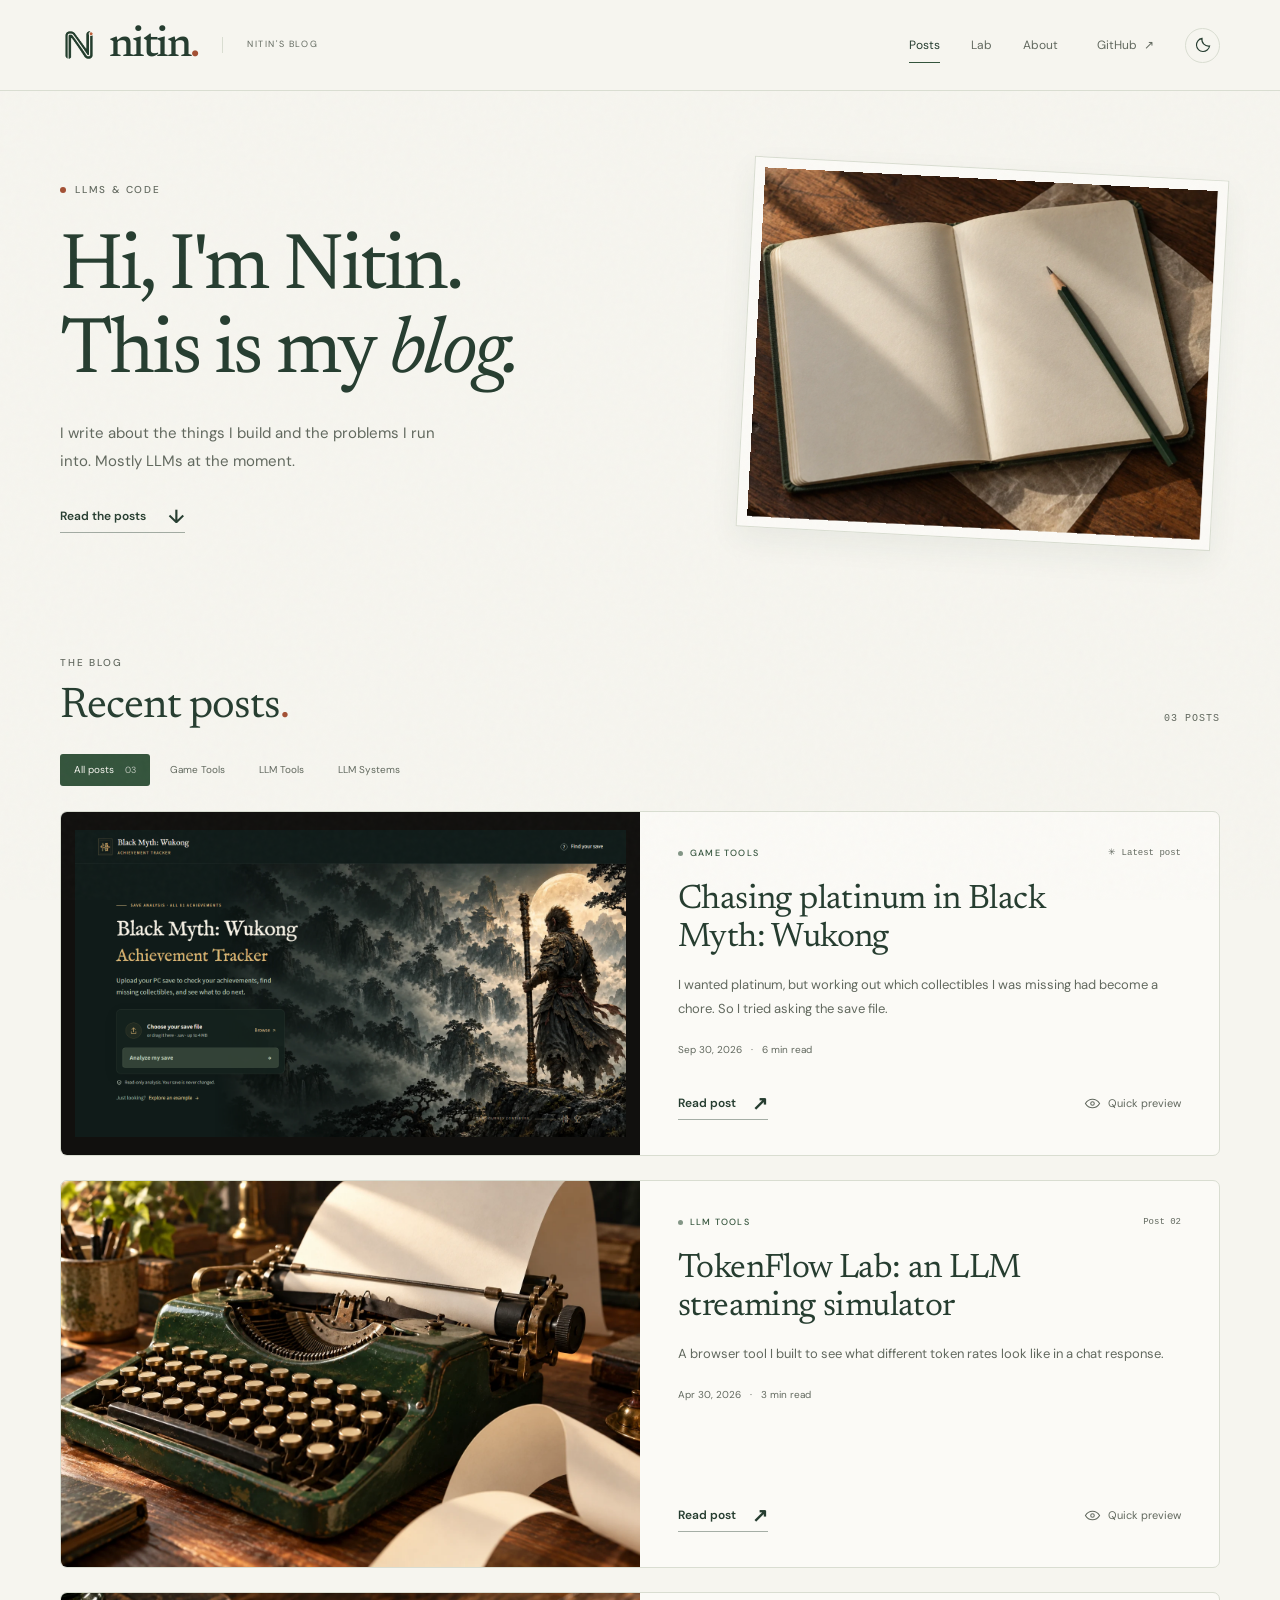
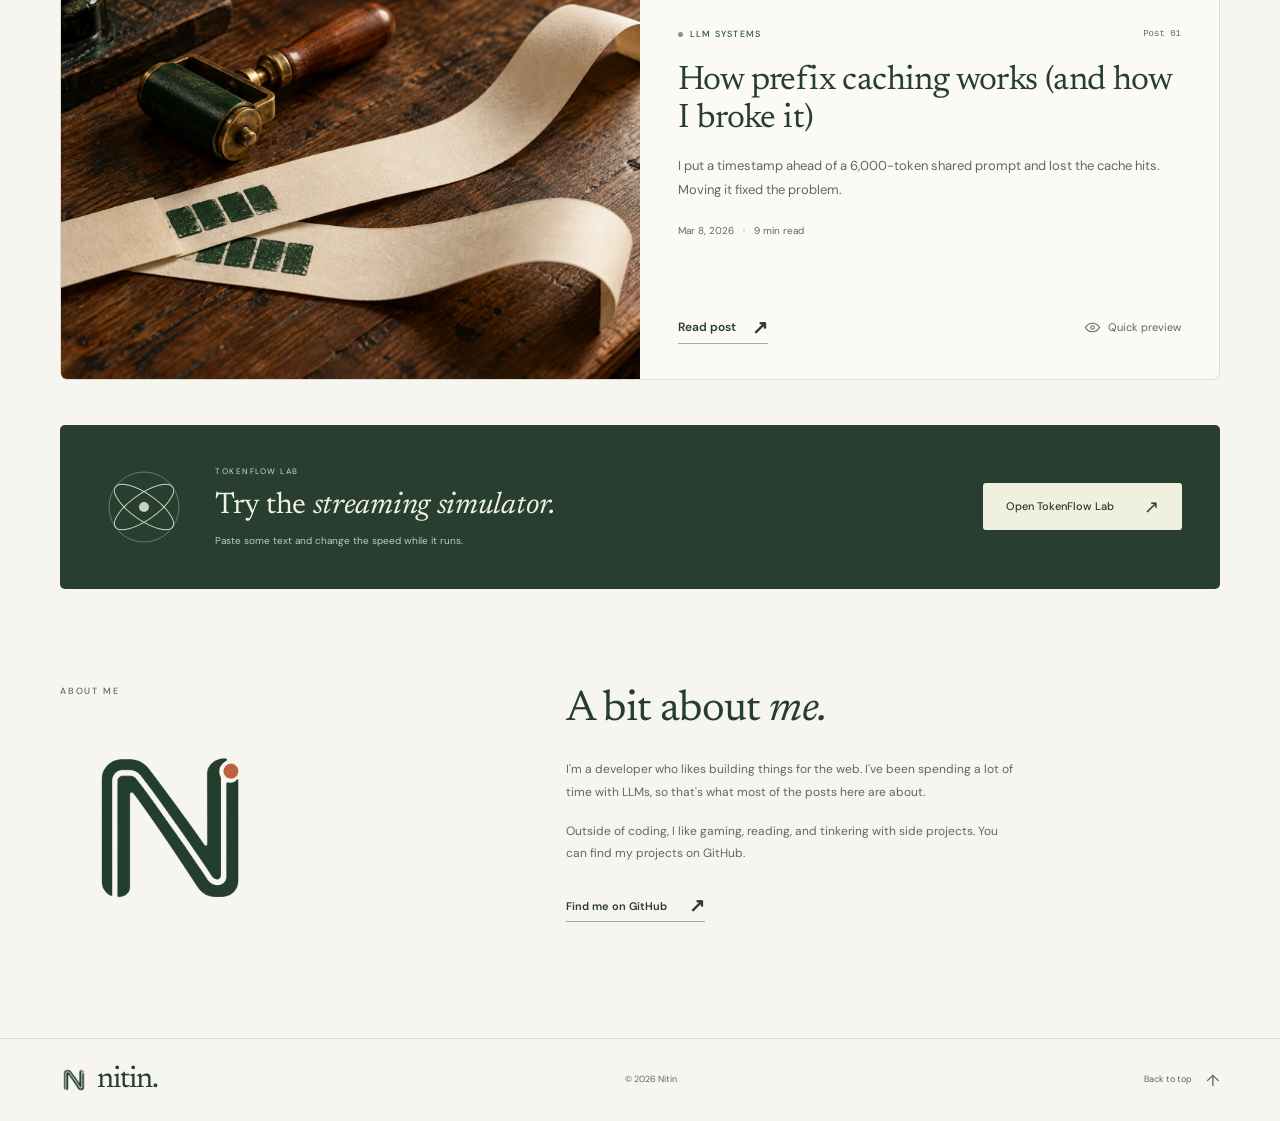
==== commit 3ee19497: "Publish the story behind the Wukong achievement tracker" ====
--- a/index.html
+++ b/index.html
@@ -55,19 +55,31 @@
     <section class="writing-section container" id="posts" aria-labelledby="writing-title">
       <div class="section-heading">
         <div><p class="eyebrow">The blog</p><h2 id="writing-title">Recent posts<span class="heading-dot">.</span></h2></div>
-        <span class="article-count" id="post-count">02 posts</span>
+        <span class="article-count" id="post-count">03 posts</span>
       </div>
       <div class="post-filters" id="post-filters" role="group" aria-label="Filter articles by topic" hidden>
-        <button class="filter-button is-active" type="button" data-filter="all" aria-pressed="true">All posts <span>02</span></button>
+        <button class="filter-button is-active" type="button" data-filter="all" aria-pressed="true">All posts <span>03</span></button>
+        <button class="filter-button" type="button" data-filter="Game Tools" aria-pressed="false">Game Tools</button>
         <button class="filter-button" type="button" data-filter="LLM Tools" aria-pressed="false">LLM Tools</button>
         <button class="filter-button" type="button" data-filter="LLM Systems" aria-pressed="false">LLM Systems</button>
       </div>
       <p class="sr-only" id="filter-status" role="status" aria-live="polite"></p>
       <div class="posts-grid" id="posts-grid">
-        <article class="post-card featured" data-category="LLM Tools">
-          <a class="post-art" href="posts/tokenflow-lab-llm-streaming-simulator.html" tabindex="-1" aria-hidden="true"><img src="assets/images/tokenflow-cover.webp" width="1536" height="1024" alt="" loading="eager"></a>
+        <article class="post-card featured" data-category="Game Tools">
+          <a class="post-art" href="posts/black-myth-wukong-achievement-tracker.html" tabindex="-1" aria-hidden="true"><img src="assets/images/wukong/tracker-landing-08374ded5e6c.png" width="1440" height="802" alt="" data-description="The Black Myth: Wukong Achievement Tracker upload page, with Wukong holding his staff beside the save-file controls." loading="eager"></a>
           <div class="post-card-content">
-            <div class="card-topline"><span class="post-tag">LLM Tools</span><span class="featured-label"><span aria-hidden="true">✳</span> Latest post</span></div>
+            <div class="card-topline"><span class="post-tag">Game Tools</span><span class="featured-label"><span aria-hidden="true">✳</span> Latest post</span></div>
+            <h3 class="post-title"><a href="posts/black-myth-wukong-achievement-tracker.html">Chasing platinum in Black Myth: Wukong</a></h3>
+            <p class="post-excerpt">I wanted platinum, but working out which collectibles I was missing had become a chore. So I tried asking the save file.</p>
+            <div class="post-meta"><time datetime="2026-09-30">Sep 30, 2026</time><span aria-hidden="true">·</span><span class="read-time">6 min read</span></div>
+            <div class="card-actions"><a class="text-link read-link" href="posts/black-myth-wukong-achievement-tracker.html">Read post <span aria-hidden="true">↗</span></a><button class="preview-button" type="button" aria-haspopup="dialog" hidden><svg viewBox="0 0 24 24" width="17" height="17" fill="none" stroke="currentColor" stroke-width="1.5" aria-hidden="true"><path d="M2 12s3.5-6 10-6 10 6 10 6-3.5 6-10 6S2 12 2 12Z"/><circle cx="12" cy="12" r="2.5"/></svg>Quick preview</button></div>
+            <div class="preview-source" hidden><p>I started Journey Ledger to find the items I was missing on my own hunt for platinum. This is the story of decoding the saves, fixing the wrong soak IDs, and turning the results into a tool that could help other Wukong fans too.</p><ul><li>Getting a useful collection checklist out of the game&#x27;s save records.</li><li>Following one missing soak into the game&#x27;s own item tables.</li><li>Finding out why a first playthrough was being mistaken for New Game+.</li></ul></div>
+          </div>
+        </article>
+        <article class="post-card" data-category="LLM Tools">
+          <a class="post-art" href="posts/tokenflow-lab-llm-streaming-simulator.html" tabindex="-1" aria-hidden="true"><img src="assets/images/tokenflow-cover.webp" width="1536" height="1024" alt="" loading="lazy"></a>
+          <div class="post-card-content">
+            <div class="card-topline"><span class="post-tag">LLM Tools</span><span class="entry-number">Post 02</span></div>
             <h3 class="post-title"><a href="posts/tokenflow-lab-llm-streaming-simulator.html">TokenFlow Lab: an LLM streaming simulator</a></h3>
             <p class="post-excerpt">A browser tool I built to see what different token rates look like in a chat response.</p>
             <div class="post-meta"><time datetime="2026-04-30">Apr 30, 2026</time><span aria-hidden="true">·</span><span class="read-time">3 min read</span></div>
--- a/assets/css/style.css
+++ b/assets/css/style.css
@@ -89,6 +89,9 @@
 .post-art{display:flex;align-items:center;justify-content:center;min-width:0;position:relative;overflow:hidden;background:#e5ebdf}
 .post-card:nth-child(even) .post-art{background:#eee9dd}
 .post-art>img{width:100%;height:100%;object-fit:cover;transition:transform .6s var(--ease-out);min-height:310px}
+.post-card[data-category="Game Tools"] .post-art{background:#11100e;aspect-ratio:auto;padding:14px}
+.post-card[data-category="Game Tools"] .post-art>img{height:auto;min-height:0;object-fit:contain;background:#11100e;transform:none}
+.preview-cover[src*="/images/wukong/"]{height:auto;object-fit:contain;background:#11100e;padding:58px 18px 18px}
 .post-art:hover>img{transform:scale(1.025)}
 .art-label{position:absolute;bottom:16px;left:23px;right:23px;display:flex;justify-content:space-between;text-transform:uppercase;letter-spacing:1.6px;font-size:8px;color:#41523f}
 .art-label>span{font-size:17px;line-height:1}
